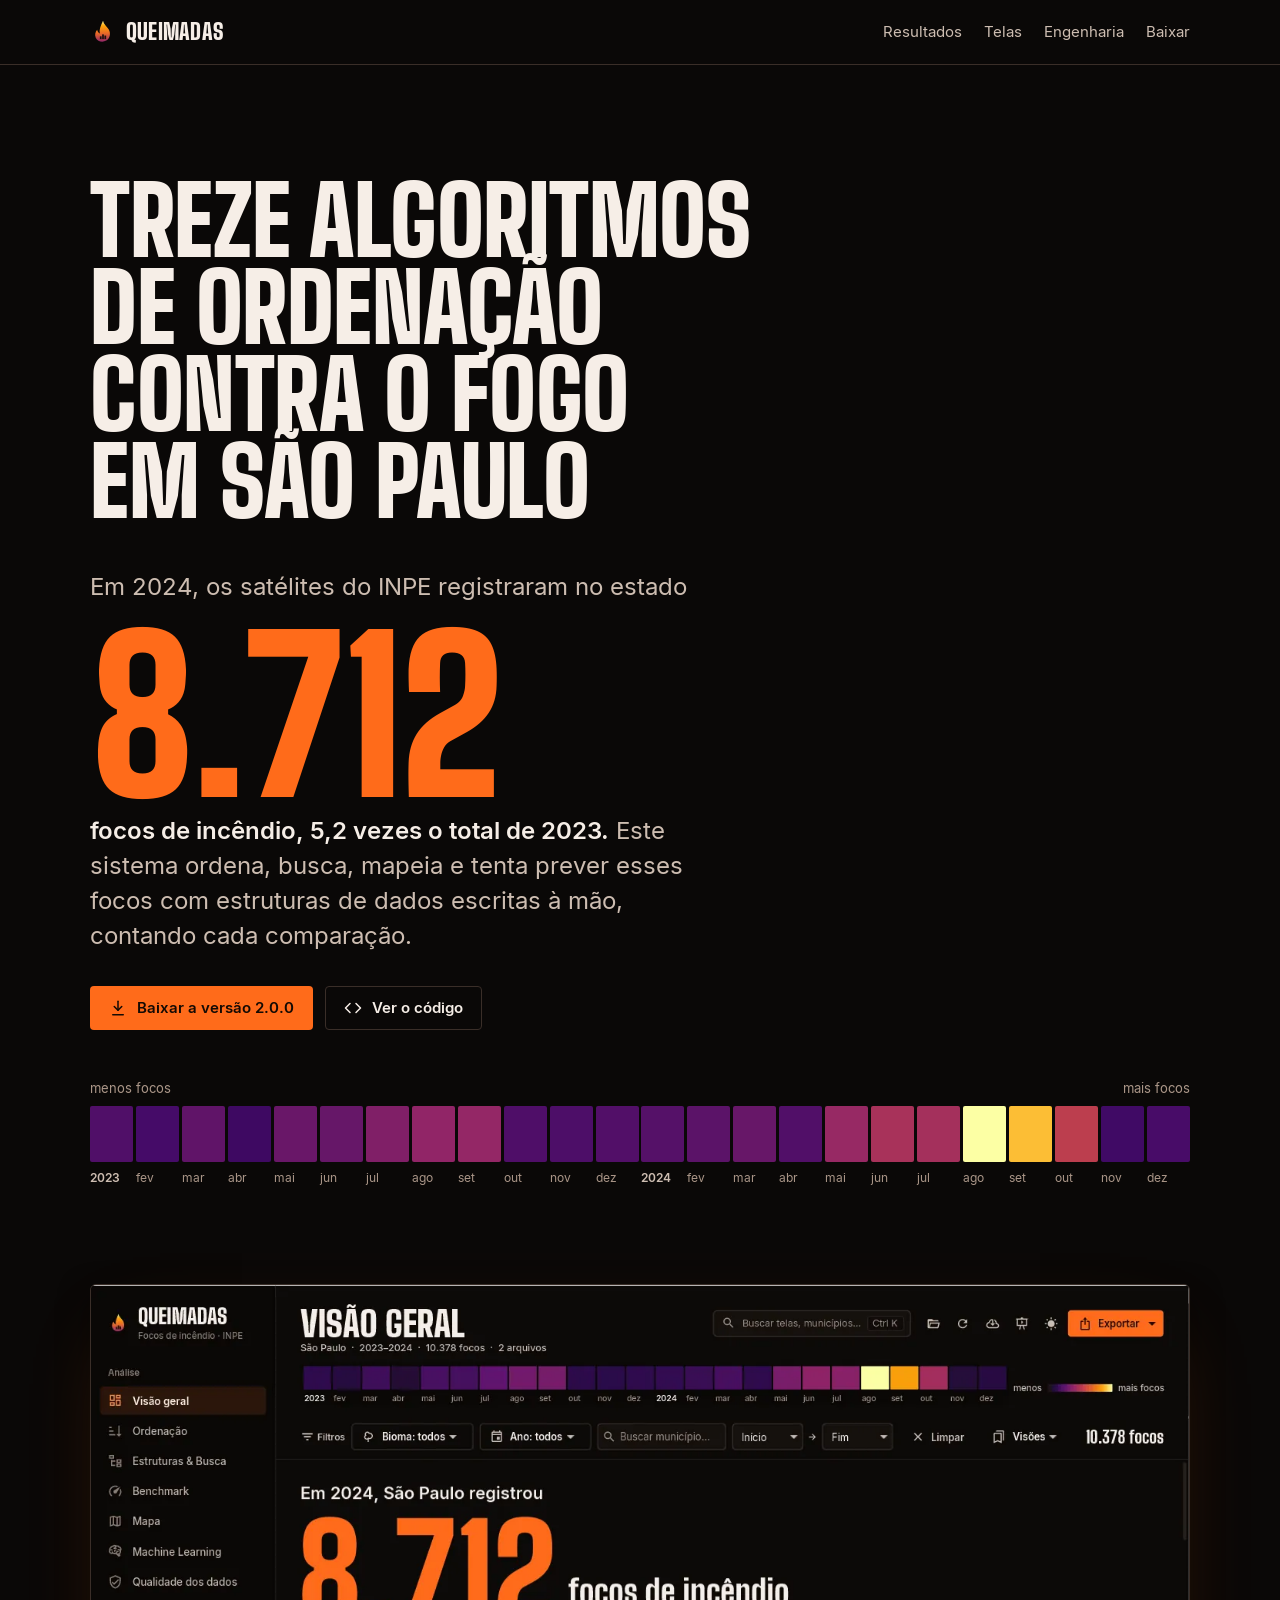
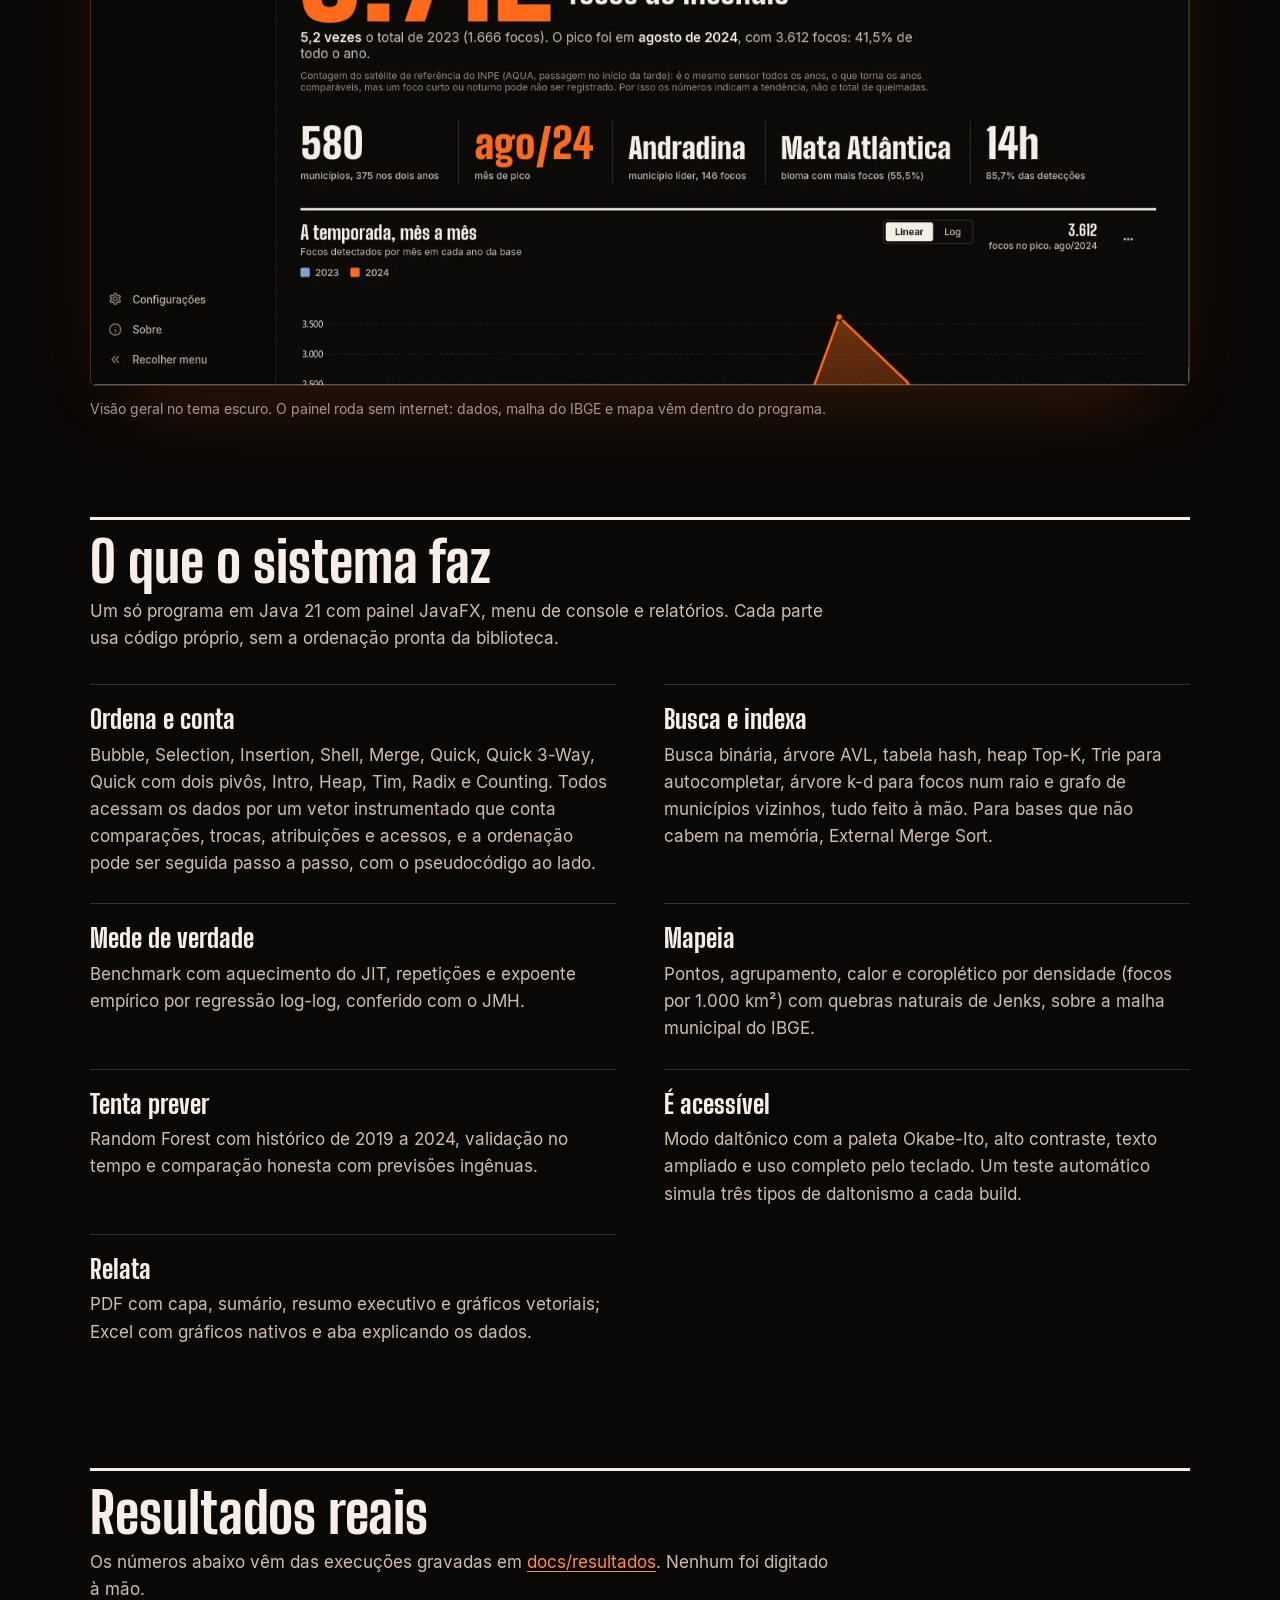
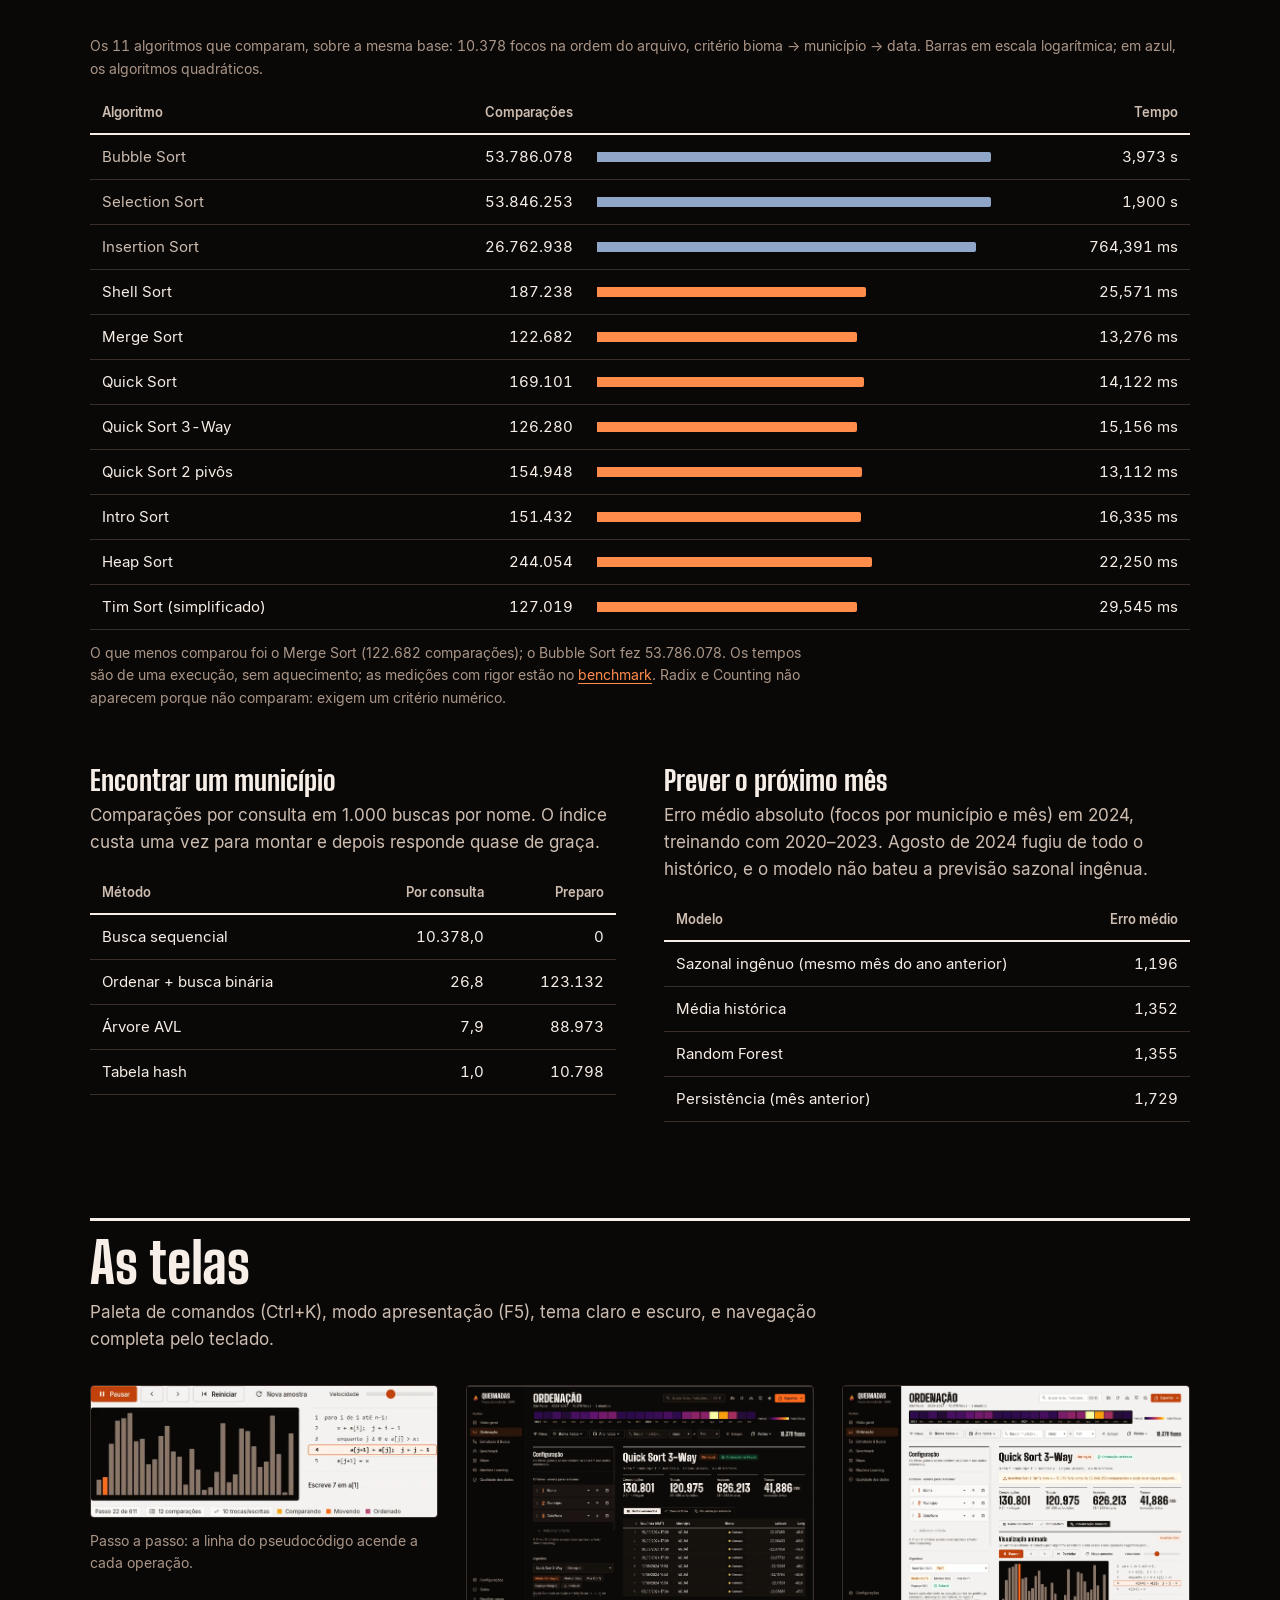
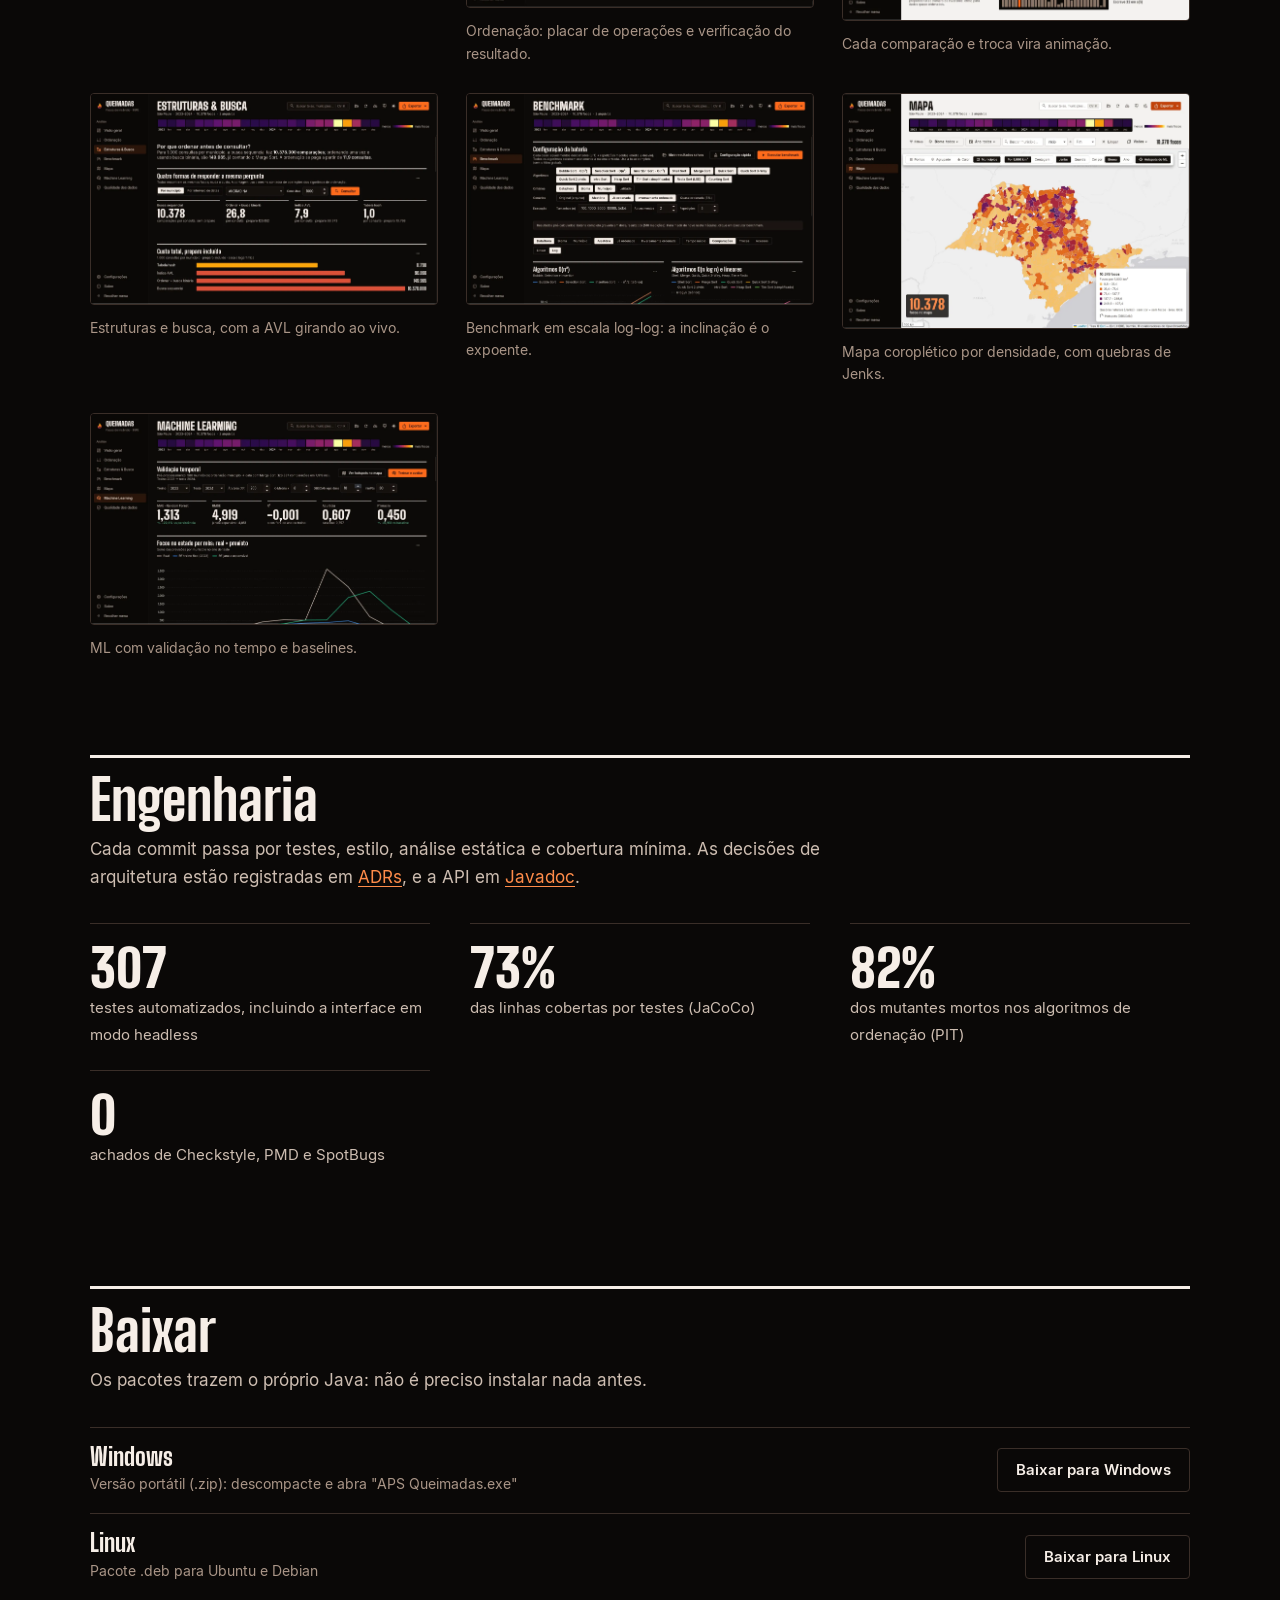
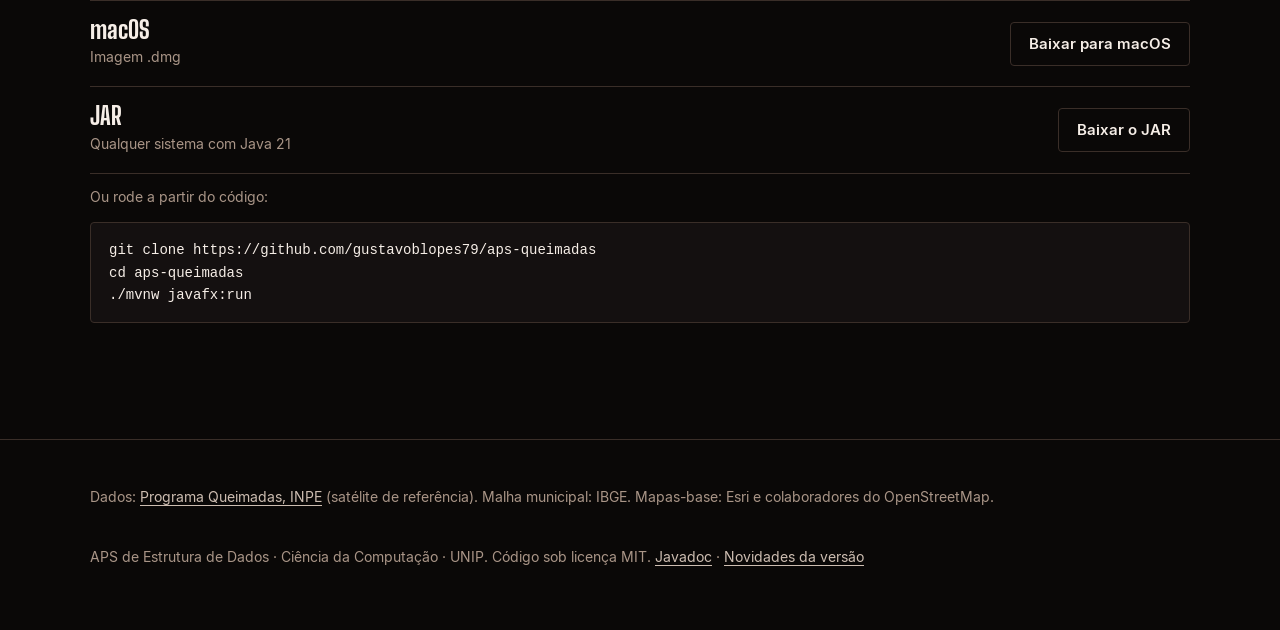
==== site/index.html @ fb270744 "Fase 8: site do projeto (GitHub Pages) com Javadoc publicado, fontes locais e imagens WebP; Lighthou" ====
<!doctype html>
<html lang="pt-BR">
<head>
<meta charset="utf-8">
<meta name="viewport" content="width=device-width, initial-scale=1">
<title>APS Queimadas · algoritmos de ordenação sobre os focos do INPE</title>
<meta name="description" content="Treze algoritmos de ordenação feitos à mão, estruturas de dados e Machine Learning aplicados aos 10.378 focos de incêndio detectados pelo INPE em São Paulo (2023–2024). Projeto da APS de Estrutura de Dados da UNIP.">
<meta name="theme-color" content="#0A0807">
<meta property="og:title" content="APS Queimadas">
<meta property="og:description" content="Algoritmos de ordenação, estruturas de dados e ML sobre os focos de incêndio do INPE em São Paulo.">
<meta property="og:type" content="website">
<meta property="og:image" content="img/visao-geral.webp">
<link rel="icon" href="favicon.svg" type="image/svg+xml">
<link rel="preload" href="fonts/BigShouldersDisplay-Black.woff2" as="font" type="font/woff2" crossorigin>
<link rel="preload" href="fonts/Inter-Regular.woff2" as="font" type="font/woff2" crossorigin>
<style>
@font-face{font-family:"Big Shoulders";src:url(fonts/BigShouldersDisplay-Black.woff2) format("woff2");font-weight:900;font-display:swap}
@font-face{font-family:"Big Shoulders";src:url(fonts/BigShouldersDisplay-ExtraBold.woff2) format("woff2");font-weight:800;font-display:swap}
@font-face{font-family:"Inter";src:url(fonts/Inter-Regular.woff2) format("woff2");font-weight:400;font-display:swap}
@font-face{font-family:"Inter";src:url(fonts/Inter-SemiBold.woff2) format("woff2");font-weight:600;font-display:swap}
:root{
  --carvao:#0A0807;--tinta:#141010;--superficie:#1A1411;--fio:#3A2E28;--fio-forte:#F6EEE7;
  --texto:#F6EEE7;--texto-2:#CDBDB1;--texto-3:#A99587;
  --fogo:#FF6B1A;--brasa:#FF8C4A;--ambar:#FCA50A;--frio:#8FA6C8;
  --display:"Big Shoulders",Impact,sans-serif;--corpo:"Inter",system-ui,-apple-system,"Segoe UI",Roboto,sans-serif;
  --largura:1180px;--gutter:clamp(16px,4vw,40px);
}
*{box-sizing:border-box}
html{scroll-behavior:smooth;-webkit-text-size-adjust:100%}
body{margin:0;background:var(--carvao);color:var(--texto);font:400 17px/1.6 var(--corpo);font-variant-numeric:lining-nums;overflow-x:hidden}
::selection{background:var(--fogo);color:#0A0807}
:focus-visible{outline:2px solid var(--ambar);outline-offset:3px;border-radius:2px}
a{color:var(--brasa);text-underline-offset:3px;text-decoration-thickness:1px}
a:hover{color:var(--ambar)}
img{max-width:100%;height:auto;display:block}
.pular{position:absolute;left:-999px;top:8px;background:var(--fogo);color:#0A0807;padding:8px 14px;font-weight:600;z-index:10}
.pular:focus{left:8px}
.moldura{max-width:var(--largura);margin:0 auto;padding:0 var(--gutter)}
.sr{position:absolute;width:1px;height:1px;overflow:hidden;clip:rect(0 0 0 0);white-space:nowrap}

header.topo{border-bottom:1px solid var(--fio)}
.topo .moldura{display:flex;align-items:center;gap:20px;min-height:64px}
.marca{display:flex;align-items:center;gap:10px;color:var(--texto);text-decoration:none;font:900 22px/1 var(--display);letter-spacing:.01em;text-transform:uppercase}
.marca svg{width:26px;height:26px;flex:none}
nav.menu{margin-left:auto;display:flex;gap:22px;font-size:15px}
nav.menu a{color:var(--texto-2);text-decoration:none}
nav.menu a:hover{color:var(--texto)}
.botao{display:inline-flex;align-items:center;gap:10px;min-height:44px;padding:10px 18px;border-radius:4px;font:600 15px/1.2 var(--corpo);text-decoration:none;border:1px solid transparent;transition:background .2s,color .2s,border-color .2s}
.botao.primario{background:var(--fogo);color:#140A04}
.botao.primario:hover{background:var(--ambar);color:#140A04}
.botao.secundario{border-color:var(--fio);color:var(--texto)}
.botao.secundario:hover{border-color:var(--texto-2);color:var(--texto)}
.botao svg{width:18px;height:18px}

.abertura{padding:clamp(48px,9vw,112px) 0 40px}
.abertura h1{font:900 clamp(44px,7.4vw,96px)/.92 var(--display);letter-spacing:-.005em;text-transform:uppercase;margin:0;max-width:15ch;text-wrap:balance}
.manchete{margin:clamp(28px,4vw,44px) 0 0;max-width:40ch;font-size:clamp(19px,2.1vw,24px);line-height:1.45;color:var(--texto-2)}
.manchete strong{color:var(--texto);font-weight:600}
.numero{display:block;font:900 clamp(96px,17vw,210px)/.82 var(--display);color:var(--fogo);letter-spacing:-.01em;margin:.12em 0 .06em;font-variant-numeric:tabular-nums}
.acoes{display:flex;flex-wrap:wrap;gap:12px;margin-top:32px}

.faixa{margin-top:48px}
.faixa-celulas{display:grid;grid-template-columns:repeat(24,1fr);gap:3px;height:56px}
.faixa-celulas span{border-radius:2px;transform-origin:bottom}
.faixa-rotulos{display:grid;grid-template-columns:repeat(24,1fr);gap:3px;margin-top:6px;font-size:12px;color:var(--texto-3)}
.faixa-rotulos b{color:var(--texto-2);font-weight:600}
.faixa-legenda{display:flex;justify-content:space-between;font-size:13px;color:var(--texto-3);margin-bottom:8px}
@media (prefers-reduced-motion:no-preference){
  .faixa-celulas span{animation:subir .5s cubic-bezier(.16,1,.3,1) both;animation-delay:calc(var(--i) * 28ms + 150ms)}
  @keyframes subir{from{transform:scaleY(.15);opacity:0}to{transform:none;opacity:1}}
}

.vitrine{margin:56px 0 0}
.vitrine img{border:1px solid var(--fio);border-radius:6px;box-shadow:0 30px 80px -30px rgba(255,107,26,.25),0 12px 30px rgba(0,0,0,.5)}
figcaption{font-size:14px;color:var(--texto-3);margin-top:12px}

section.secao{padding:clamp(56px,8vw,96px) 0 0}
.secao-cabeca{border-top:3px solid var(--fio-forte);padding-top:14px;display:grid;grid-template-columns:minmax(0,1fr);gap:8px;margin-bottom:32px}
.secao-cabeca h2{font:800 clamp(34px,4.6vw,56px)/1 var(--display);margin:0;text-transform:none;letter-spacing:0;text-wrap:balance}
.secao-cabeca p{margin:0;color:var(--texto-2);max-width:68ch}

.capacidades{display:grid;grid-template-columns:repeat(auto-fit,minmax(min(100%,340px),1fr));column-gap:48px}
.capacidade{border-top:1px solid var(--fio);padding:20px 0 26px}
.capacidade h3{font:800 26px/1.1 var(--display);margin:0 0 8px}
.capacidade p{margin:0;color:var(--texto-2);max-width:60ch}

.tabela-rol{overflow-x:auto;-webkit-overflow-scrolling:touch}
table{border-collapse:collapse;width:100%;font-size:15px;font-variant-numeric:tabular-nums}
caption{text-align:left;color:var(--texto-3);font-size:14px;padding-bottom:12px;caption-side:top}
th,td{padding:10px 12px;border-bottom:1px solid var(--fio);text-align:left;vertical-align:middle}
thead th{border-bottom:2px solid var(--texto);font-weight:600;font-size:13px;color:var(--texto-2);white-space:nowrap}
td.num,th.num{text-align:right;white-space:nowrap}
td.barra{width:38%;min-width:140px}
.barra i{display:block;height:10px;border-radius:0 2px 2px 0;background:var(--brasa)}
tr.quad .barra i{background:var(--frio)}
tr.quad td:first-child{color:var(--texto-2)}
.nota{font-size:14px;color:var(--texto-3);margin-top:12px;max-width:80ch}

.dupla{display:grid;grid-template-columns:repeat(auto-fit,minmax(min(100%,420px),1fr));gap:48px;margin-top:56px}
.dupla h3{font:800 28px/1.1 var(--display);margin:0 0 6px}
.dupla > div > p{color:var(--texto-2);margin:0 0 16px}

.galeria{display:grid;grid-template-columns:repeat(auto-fit,minmax(min(100%,340px),1fr));gap:28px}
.galeria figure{margin:0}
.galeria img{border:1px solid var(--fio);border-radius:4px}

.engenharia{display:grid;grid-template-columns:repeat(auto-fit,minmax(min(100%,250px),1fr));column-gap:40px}
.medida{border-top:1px solid var(--fio);padding:18px 0 22px}
.medida strong{display:block;font:900 52px/1 var(--display);color:var(--texto);font-variant-numeric:tabular-nums}
.medida span{color:var(--texto-2);font-size:15px}

.downloads{list-style:none;padding:0;margin:0}
.downloads li{display:grid;grid-template-columns:minmax(0,1fr) auto;gap:16px;align-items:center;border-top:1px solid var(--fio);padding:16px 0}
.downloads li:last-child{border-bottom:1px solid var(--fio)}
.downloads b{font:800 24px/1.1 var(--display);display:block}
.downloads small{color:var(--texto-3);font-size:14px}
pre{background:var(--tinta);border:1px solid var(--fio);border-radius:4px;padding:16px 18px;overflow-x:auto;font:14px/1.6 ui-monospace,SFMono-Regular,Consolas,monospace;color:var(--texto)}

footer.rodape{margin-top:clamp(64px,9vw,120px);border-top:1px solid var(--fio);padding:32px 0 48px;color:var(--texto-3);font-size:14px}
.rodape .moldura{display:grid;gap:10px}
.rodape a{color:var(--texto-2)}

@media (max-width:760px){
  nav.menu{display:none}
  .faixa-rotulos span{font-size:0}
  .faixa-rotulos span b{font-size:12px}
  .downloads li{grid-template-columns:1fr}
  td.barra,thead th:nth-child(3){display:none}
  th,td{padding:9px 8px}
}
</style>
</head>
<body>
<a class="pular" href="#conteudo">Pular para o conteúdo</a>
<header class="topo">
  <div class="moldura">
    <a class="marca" href="./" aria-label="APS Queimadas, início">
      <svg viewBox="0 0 24 24" aria-hidden="true"><defs><linearGradient id="chama" x1="0" y1="1" x2="0" y2="0"><stop offset="0" stop-color="#932667"/><stop offset=".4" stop-color="#EB6A26"/><stop offset=".75" stop-color="#FCA50A"/><stop offset="1" stop-color="#FCFFA4"/></linearGradient></defs><path fill="url(#chama)" d="M12 1.5C12.6 4.8 15.5 6.6 17.2 9.4C19.4 13 18.6 17.8 15 19.9C11.6 21.9 6.9 20.8 5.3 17.2C4.2 14.7 4.9 11.9 6.6 9.9C6.9 11.6 7.8 12.8 9.2 13.3C8.2 9.7 10.2 5.6 12 1.5Z"/><g fill="#0A0807" fill-opacity=".88"><rect x="9.1" y="16" width="1.6" height="2.6"/><rect x="11.2" y="14.2" width="1.6" height="4.4"/><rect x="13.3" y="15.3" width="1.6" height="3.3"/></g></svg>
      Queimadas
    </a>
    <nav class="menu" aria-label="Seções">
      <a href="#resultados">Resultados</a>
      <a href="#telas">Telas</a>
      <a href="#engenharia">Engenharia</a>
      <a href="#baixar">Baixar</a>
    </nav>
  </div>
</header>

<main id="conteudo">
  <div class="moldura">
    <section class="abertura" aria-labelledby="titulo">
      <h1 id="titulo">Treze algoritmos de ordenação contra o fogo em São Paulo</h1>
      <p class="manchete">
        Em 2024, os satélites do INPE registraram no estado
        <span class="numero">8.712</span>
        <strong>focos de incêndio, 5,2 vezes o total de 2023.</strong>
        Este sistema ordena, busca, mapeia e tenta prever esses focos com estruturas de dados escritas à mão, contando cada comparação.
      </p>
      <div class="acoes">
        <a class="botao primario" href="https://github.com/gustavoblopes79/aps-queimadas/releases/latest">
          <svg viewBox="0 0 24 24" fill="none" stroke="currentColor" stroke-width="2" stroke-linecap="round" stroke-linejoin="round" aria-hidden="true"><path d="M12 3v12"/><path d="m7 10 5 5 5-5"/><path d="M5 21h14"/></svg>
          Baixar a versão 2.0.0
        </a>
        <a class="botao secundario" href="https://github.com/gustavoblopes79/aps-queimadas">
          <svg viewBox="0 0 24 24" fill="none" stroke="currentColor" stroke-width="2" stroke-linecap="round" stroke-linejoin="round" aria-hidden="true"><path d="m8 6-6 6 6 6"/><path d="m16 6 6 6-6 6"/></svg>
          Ver o código
        </a>
      </div>

      <div class="faixa" role="img" aria-label="Focos por mês de janeiro de 2023 a dezembro de 2024. O pico foi agosto de 2024, com 3.612 focos, seguido de setembro de 2024, com 2.522.">
        <div class="faixa-legenda" aria-hidden="true"><span>menos focos</span><span>mais focos</span></div>
        <div class="faixa-celulas" id="faixa" aria-hidden="true"></div>
        <div class="faixa-rotulos" id="rotulos" aria-hidden="true"></div>
      </div>
    </section>

    <figure class="vitrine">
      <img src="img/visao-geral.webp" srcset="img/visao-geral-800.webp 800w, img/visao-geral.webp 1426w" sizes="(max-width: 1180px) 100vw, 1100px" width="1426" height="910" alt="Tela Visão geral do painel: manchete com 8.712 focos em 2024, faixa térmica dos 24 meses e gráfico da temporada mês a mês." fetchpriority="high">
      <figcaption>Visão geral no tema escuro. O painel roda sem internet: dados, malha do IBGE e mapa vêm dentro do programa.</figcaption>
    </figure>

    <section class="secao" aria-labelledby="h-faz">
      <div class="secao-cabeca">
        <h2 id="h-faz">O que o sistema faz</h2>
        <p>Um só programa em Java 21 com painel JavaFX, menu de console e relatórios. Cada parte usa código próprio, sem a ordenação pronta da biblioteca.</p>
      </div>
      <div class="capacidades">
        <article class="capacidade"><h3>Ordena e conta</h3><p>Bubble, Selection, Insertion, Shell, Merge, Quick, Quick 3-Way, Quick com dois pivôs, Intro, Heap, Tim, Radix e Counting. Todos acessam os dados por um vetor instrumentado que conta comparações, trocas, atribuições e acessos, e a ordenação pode ser seguida passo a passo, com o pseudocódigo ao lado.</p></article>
        <article class="capacidade"><h3>Busca e indexa</h3><p>Busca binária, árvore AVL, tabela hash, heap Top-K, Trie para autocompletar, árvore k-d para focos num raio e grafo de municípios vizinhos, tudo feito à mão. Para bases que não cabem na memória, External Merge Sort.</p></article>
        <article class="capacidade"><h3>Mede de verdade</h3><p>Benchmark com aquecimento do JIT, repetições e expoente empírico por regressão log-log, conferido com o JMH.</p></article>
        <article class="capacidade"><h3>Mapeia</h3><p>Pontos, agrupamento, calor e coroplético por densidade (focos por 1.000 km²) com quebras naturais de Jenks, sobre a malha municipal do IBGE.</p></article>
        <article class="capacidade"><h3>Tenta prever</h3><p>Random Forest com histórico de 2019 a 2024, validação no tempo e comparação honesta com previsões ingênuas.</p></article>
        <article class="capacidade"><h3>É acessível</h3><p>Modo daltônico com a paleta Okabe-Ito, alto contraste, texto ampliado e uso completo pelo teclado. Um teste automático simula três tipos de daltonismo a cada build.</p></article>
        <article class="capacidade"><h3>Relata</h3><p>PDF com capa, sumário, resumo executivo e gráficos vetoriais; Excel com gráficos nativos e aba explicando os dados.</p></article>
      </div>
    </section>

    <section class="secao" id="resultados" aria-labelledby="h-resultados">
      <div class="secao-cabeca">
        <h2 id="h-resultados">Resultados reais</h2>
        <p>Os números abaixo vêm das execuções gravadas em <a href="https://github.com/gustavoblopes79/aps-queimadas/tree/main/docs/resultados">docs/resultados</a>. Nenhum foi digitado à mão.</p>
      </div>
      <div class="tabela-rol">
        <table>
          <caption>Os 11 algoritmos que comparam, sobre a mesma base: 10.378 focos na ordem do arquivo, critério bioma → município → data. Barras em escala logarítmica; em azul, os algoritmos quadráticos.</caption>
          <thead><tr><th scope="col">Algoritmo</th><th scope="col" class="num">Comparações</th><th scope="col"><span class="sr">Comparações em escala log</span></th><th scope="col" class="num">Tempo</th></tr></thead>
          <tbody id="tabela-algoritmos">
<tr class="quad"><td>Bubble Sort</td><td class="num">53.786.078</td><td class="barra"><i style="width:100.0%"></i></td><td class="num">3,973&nbsp;s</td></tr>
<tr class="quad"><td>Selection Sort</td><td class="num">53.846.253</td><td class="barra"><i style="width:100.0%"></i></td><td class="num">1,900&nbsp;s</td></tr>
<tr class="quad"><td>Insertion Sort</td><td class="num">26.762.938</td><td class="barra"><i style="width:96.1%"></i></td><td class="num">764,391&nbsp;ms</td></tr>
<tr><td>Shell Sort</td><td class="num">187.238</td><td class="barra"><i style="width:68.2%"></i></td><td class="num">25,571&nbsp;ms</td></tr>
<tr><td>Merge Sort</td><td class="num">122.682</td><td class="barra"><i style="width:65.8%"></i></td><td class="num">13,276&nbsp;ms</td></tr>
<tr><td>Quick Sort</td><td class="num">169.101</td><td class="barra"><i style="width:67.6%"></i></td><td class="num">14,122&nbsp;ms</td></tr>
<tr><td>Quick Sort 3-Way</td><td class="num">126.280</td><td class="barra"><i style="width:66.0%"></i></td><td class="num">15,156&nbsp;ms</td></tr>
<tr><td>Quick Sort 2 pivôs</td><td class="num">154.948</td><td class="barra"><i style="width:67.1%"></i></td><td class="num">13,112&nbsp;ms</td></tr>
<tr><td>Intro Sort</td><td class="num">151.432</td><td class="barra"><i style="width:67.0%"></i></td><td class="num">16,335&nbsp;ms</td></tr>
<tr><td>Heap Sort</td><td class="num">244.054</td><td class="barra"><i style="width:69.7%"></i></td><td class="num">22,250&nbsp;ms</td></tr>
<tr><td>Tim Sort (simplificado)</td><td class="num">127.019</td><td class="barra"><i style="width:66.0%"></i></td><td class="num">29,545&nbsp;ms</td></tr>
</tbody>
        </table>
      </div>
      <p class="nota" id="nota-algoritmos">O que menos comparou foi o Merge Sort (122.682 comparações); o Bubble Sort fez 53.786.078. Os tempos são de uma execução, sem aquecimento; as medições com rigor estão no <a href="https://github.com/gustavoblopes79/aps-queimadas/blob/main/docs/BENCHMARK.md">benchmark</a>. Radix e Counting não aparecem porque não comparam: exigem um critério numérico.</p>

      <div class="dupla">
        <div>
          <h3>Encontrar um município</h3>
          <p>Comparações por consulta em 1.000 buscas por nome. O índice custa uma vez para montar e depois responde quase de graça.</p>
          <div class="tabela-rol">
            <table>
              <thead><tr><th scope="col">Método</th><th scope="col" class="num">Por consulta</th><th scope="col" class="num">Preparo</th></tr></thead>
              <tbody>
                <tr><td>Busca sequencial</td><td class="num">10.378,0</td><td class="num">0</td></tr>
                <tr><td>Ordenar + busca binária</td><td class="num">26,8</td><td class="num">123.132</td></tr>
                <tr><td>Árvore AVL</td><td class="num">7,9</td><td class="num">88.973</td></tr>
                <tr><td>Tabela hash</td><td class="num">1,0</td><td class="num">10.798</td></tr>
              </tbody>
            </table>
          </div>
        </div>
        <div>
          <h3>Prever o próximo mês</h3>
          <p>Erro médio absoluto (focos por município e mês) em 2024, treinando com 2020–2023. Agosto de 2024 fugiu de todo o histórico, e o modelo não bateu a previsão sazonal ingênua.</p>
          <div class="tabela-rol">
            <table>
              <thead><tr><th scope="col">Modelo</th><th scope="col" class="num">Erro médio</th></tr></thead>
              <tbody>
                <tr><td>Sazonal ingênuo (mesmo mês do ano anterior)</td><td class="num">1,196</td></tr>
                <tr><td>Média histórica</td><td class="num">1,352</td></tr>
                <tr><td>Random Forest</td><td class="num">1,355</td></tr>
                <tr><td>Persistência (mês anterior)</td><td class="num">1,729</td></tr>
              </tbody>
            </table>
          </div>
        </div>
      </div>
    </section>

    <section class="secao" id="telas" aria-labelledby="h-telas">
      <div class="secao-cabeca">
        <h2 id="h-telas">As telas</h2>
        <p>Paleta de comandos (Ctrl+K), modo apresentação (F5), tema claro e escuro, e navegação completa pelo teclado.</p>
      </div>
      <div class="galeria">
        <figure><img src="img/demo.webp" width="760" height="287" loading="lazy" decoding="async" alt="Animação do Insertion Sort: as barras se movem e a linha do pseudocódigo correspondente a cada comparação e escrita fica destacada."><figcaption>Passo a passo: a linha do pseudocódigo acende a cada operação.</figcaption></figure>
        <figure><img src="img/ordenacao.webp" width="1426" height="910" loading="lazy" decoding="async" alt="Tela Ordenação com placar de comparações, trocas e tempo e a tabela de dados ordenados."><figcaption>Ordenação: placar de operações e verificação do resultado.</figcaption></figure>
        <figure><img src="img/visualizacao.webp" width="1426" height="963" loading="lazy" decoding="async" alt="Animação da ordenação em barras sobre fundo térmico."><figcaption>Cada comparação e troca vira animação.</figcaption></figure>
        <figure><img src="img/estruturas.webp" width="1426" height="864" loading="lazy" decoding="async" alt="Tela Estruturas e Busca com a árvore AVL desenhada e a comparação de métodos de busca."><figcaption>Estruturas e busca, com a AVL girando ao vivo.</figcaption></figure>
        <figure><img src="img/benchmark.webp" width="1426" height="864" loading="lazy" decoding="async" alt="Tela Benchmark com curvas de tempo por tamanho de entrada em escala log-log."><figcaption>Benchmark em escala log-log: a inclinação é o expoente.</figcaption></figure>
        <figure><img src="img/mapa-municipios.webp" width="1426" height="963" loading="lazy" decoding="async" alt="Mapa coroplético dos municípios de São Paulo por densidade de focos."><figcaption>Mapa coroplético por densidade, com quebras de Jenks.</figcaption></figure>
        <figure><img src="img/ml.webp" width="1426" height="864" loading="lazy" decoding="async" alt="Tela Machine Learning com validação em janelas, ablação e importância por permutação."><figcaption>ML com validação no tempo e baselines.</figcaption></figure>
      </div>
    </section>

    <section class="secao" id="engenharia" aria-labelledby="h-eng">
      <div class="secao-cabeca">
        <h2 id="h-eng">Engenharia</h2>
        <p>Cada commit passa por testes, estilo, análise estática e cobertura mínima. As decisões de arquitetura estão registradas em <a href="https://github.com/gustavoblopes79/aps-queimadas/tree/main/docs/adr">ADRs</a>, e a API em <a href="javadoc/">Javadoc</a>.</p>
      </div>
      <div class="engenharia">
        <div class="medida"><strong>307</strong><span>testes automatizados, incluindo a interface em modo headless</span></div>
        <div class="medida"><strong>73%</strong><span>das linhas cobertas por testes (JaCoCo)</span></div>
        <div class="medida"><strong>82%</strong><span>dos mutantes mortos nos algoritmos de ordenação (PIT)</span></div>
        <div class="medida"><strong>0</strong><span>achados de Checkstyle, PMD e SpotBugs</span></div>
      </div>
    </section>

    <section class="secao" id="baixar" aria-labelledby="h-baixar">
      <div class="secao-cabeca">
        <h2 id="h-baixar">Baixar</h2>
        <p>Os pacotes trazem o próprio Java: não é preciso instalar nada antes.</p>
      </div>
      <ul class="downloads">
        <li><div><b>Windows</b><small>Versão portátil (.zip): descompacte e abra "APS Queimadas.exe"</small></div><a class="botao secundario" href="https://github.com/gustavoblopes79/aps-queimadas/releases/latest">Baixar para Windows</a></li>
        <li><div><b>Linux</b><small>Pacote .deb para Ubuntu e Debian</small></div><a class="botao secundario" href="https://github.com/gustavoblopes79/aps-queimadas/releases/latest">Baixar para Linux</a></li>
        <li><div><b>macOS</b><small>Imagem .dmg</small></div><a class="botao secundario" href="https://github.com/gustavoblopes79/aps-queimadas/releases/latest">Baixar para macOS</a></li>
        <li><div><b>JAR</b><small>Qualquer sistema com Java 21</small></div><a class="botao secundario" href="https://github.com/gustavoblopes79/aps-queimadas/releases/latest">Baixar o JAR</a></li>
      </ul>
      <p class="nota">Ou rode a partir do código:</p>
      <pre><code>git clone https://github.com/gustavoblopes79/aps-queimadas
cd aps-queimadas
./mvnw javafx:run</code></pre>
    </section>
  </div>
</main>

<footer class="rodape">
  <div class="moldura">
    <p>Dados: <a href="https://terrabrasilis.dpi.inpe.br/queimadas/portal/">Programa Queimadas, INPE</a> (satélite de referência). Malha municipal: IBGE. Mapas-base: Esri e colaboradores do OpenStreetMap.</p>
    <p>APS de Estrutura de Dados · Ciência da Computação · UNIP. Código sob licença MIT. <a href="javadoc/">Javadoc</a> · <a href="https://github.com/gustavoblopes79/aps-queimadas/blob/main/CHANGELOG.md">Novidades da versão</a></p>
  </div>
</footer>

<script>
(function(){
  var focos=[62,36,109,22,145,134,253,352,375,58,54,66,75,93,138,63,398,532,499,3612,2522,714,25,41];
  var meses=["jan","fev","mar","abr","mai","jun","jul","ago","set","out","nov","dez"];
  var escala=[[0,0,4],[66,10,104],[147,38,103],[221,81,58],[252,165,10],[252,255,164]];
  function cor(t){var x=Math.max(0,Math.min(1,t))*(escala.length-1),i=Math.min(escala.length-2,Math.floor(x)),f=x-i,a=escala[i],b=escala[i+1];
    return "rgb("+Math.round(a[0]+f*(b[0]-a[0]))+","+Math.round(a[1]+f*(b[1]-a[1]))+","+Math.round(a[2]+f*(b[2]-a[2]))+")";}
  var max=Math.max.apply(null,focos),faixa=document.getElementById("faixa"),rot=document.getElementById("rotulos");
  focos.forEach(function(v,i){
    var s=document.createElement("span");s.style.background=cor(.12+.88*Math.sqrt(v/max));s.style.setProperty("--i",i);
    s.title=meses[i%12]+"/"+(2023+Math.floor(i/12))+": "+v.toLocaleString("pt-BR")+" focos";faixa.appendChild(s);
    var r=document.createElement("span");r.innerHTML=i%12===0?"<b>"+(2023+i/12)+"</b>":meses[i%12];rot.appendChild(r);
  });
})();
</script>
</body>
</html>
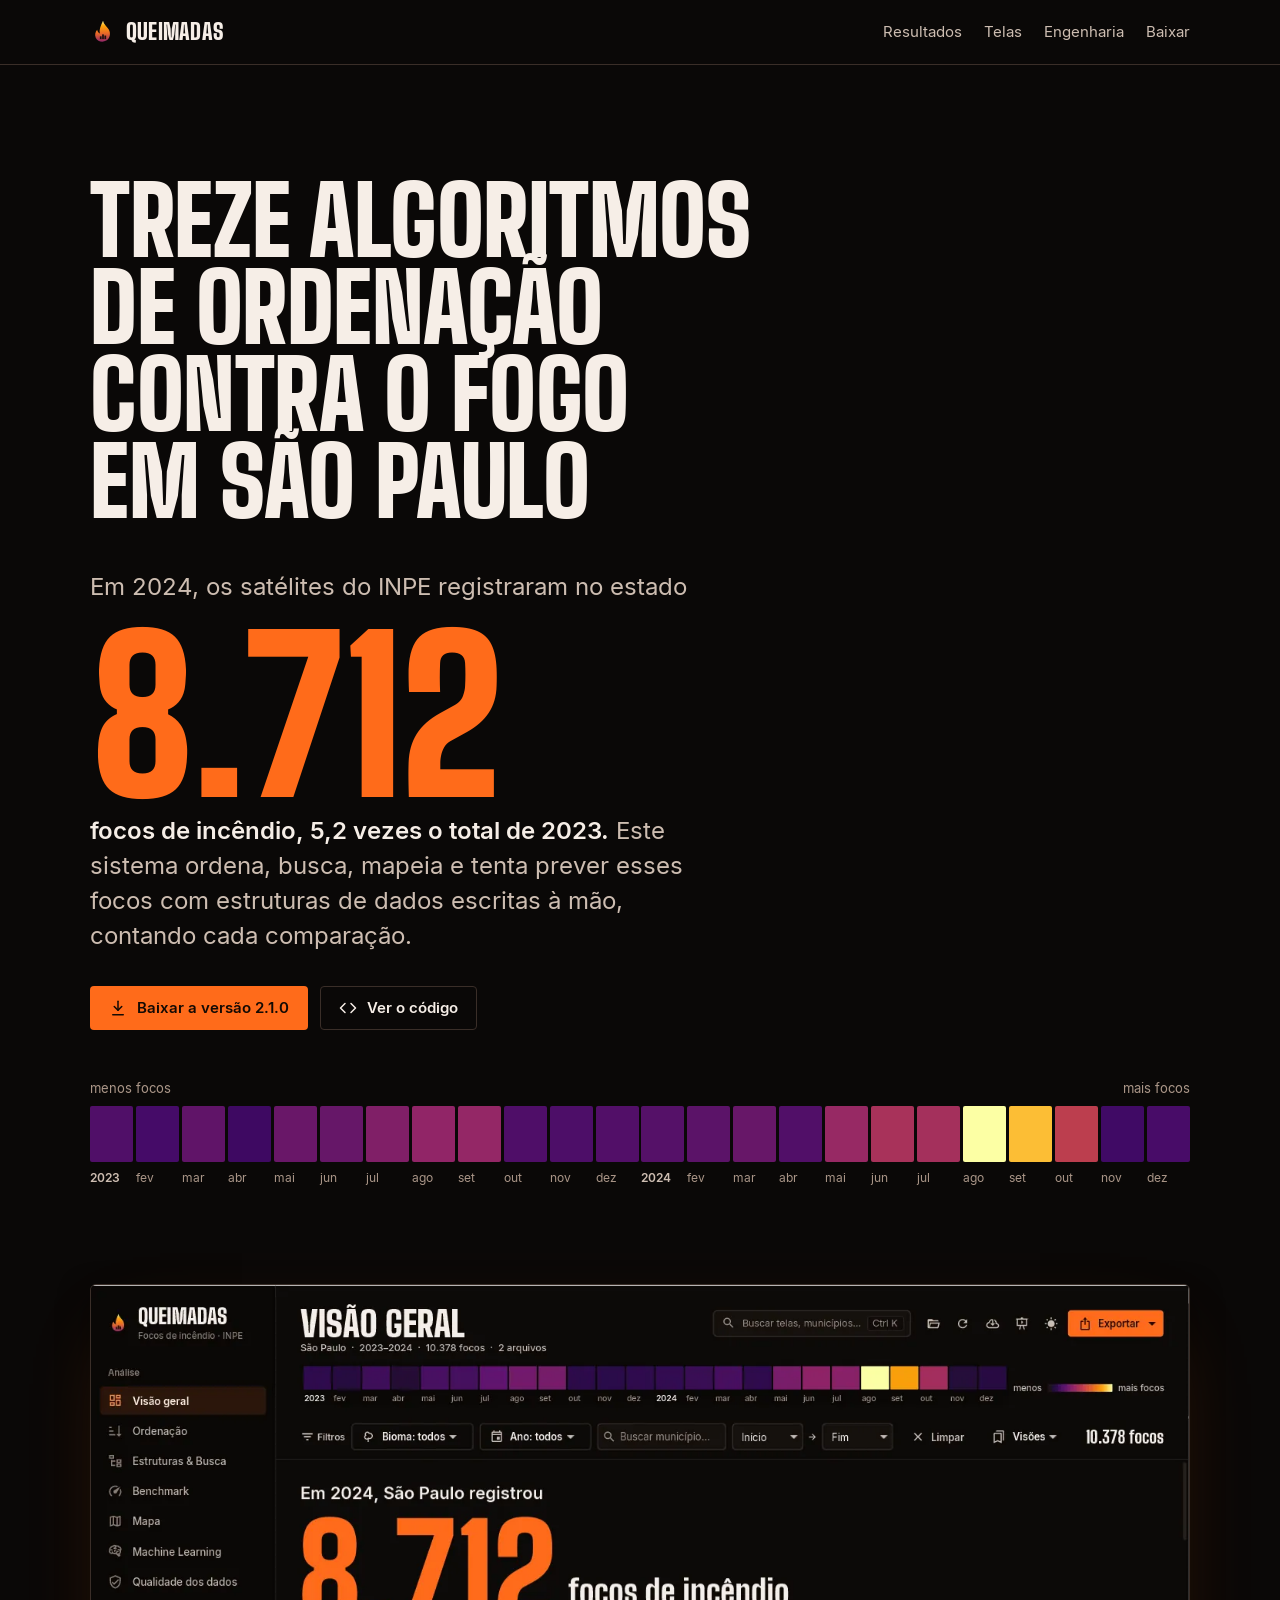
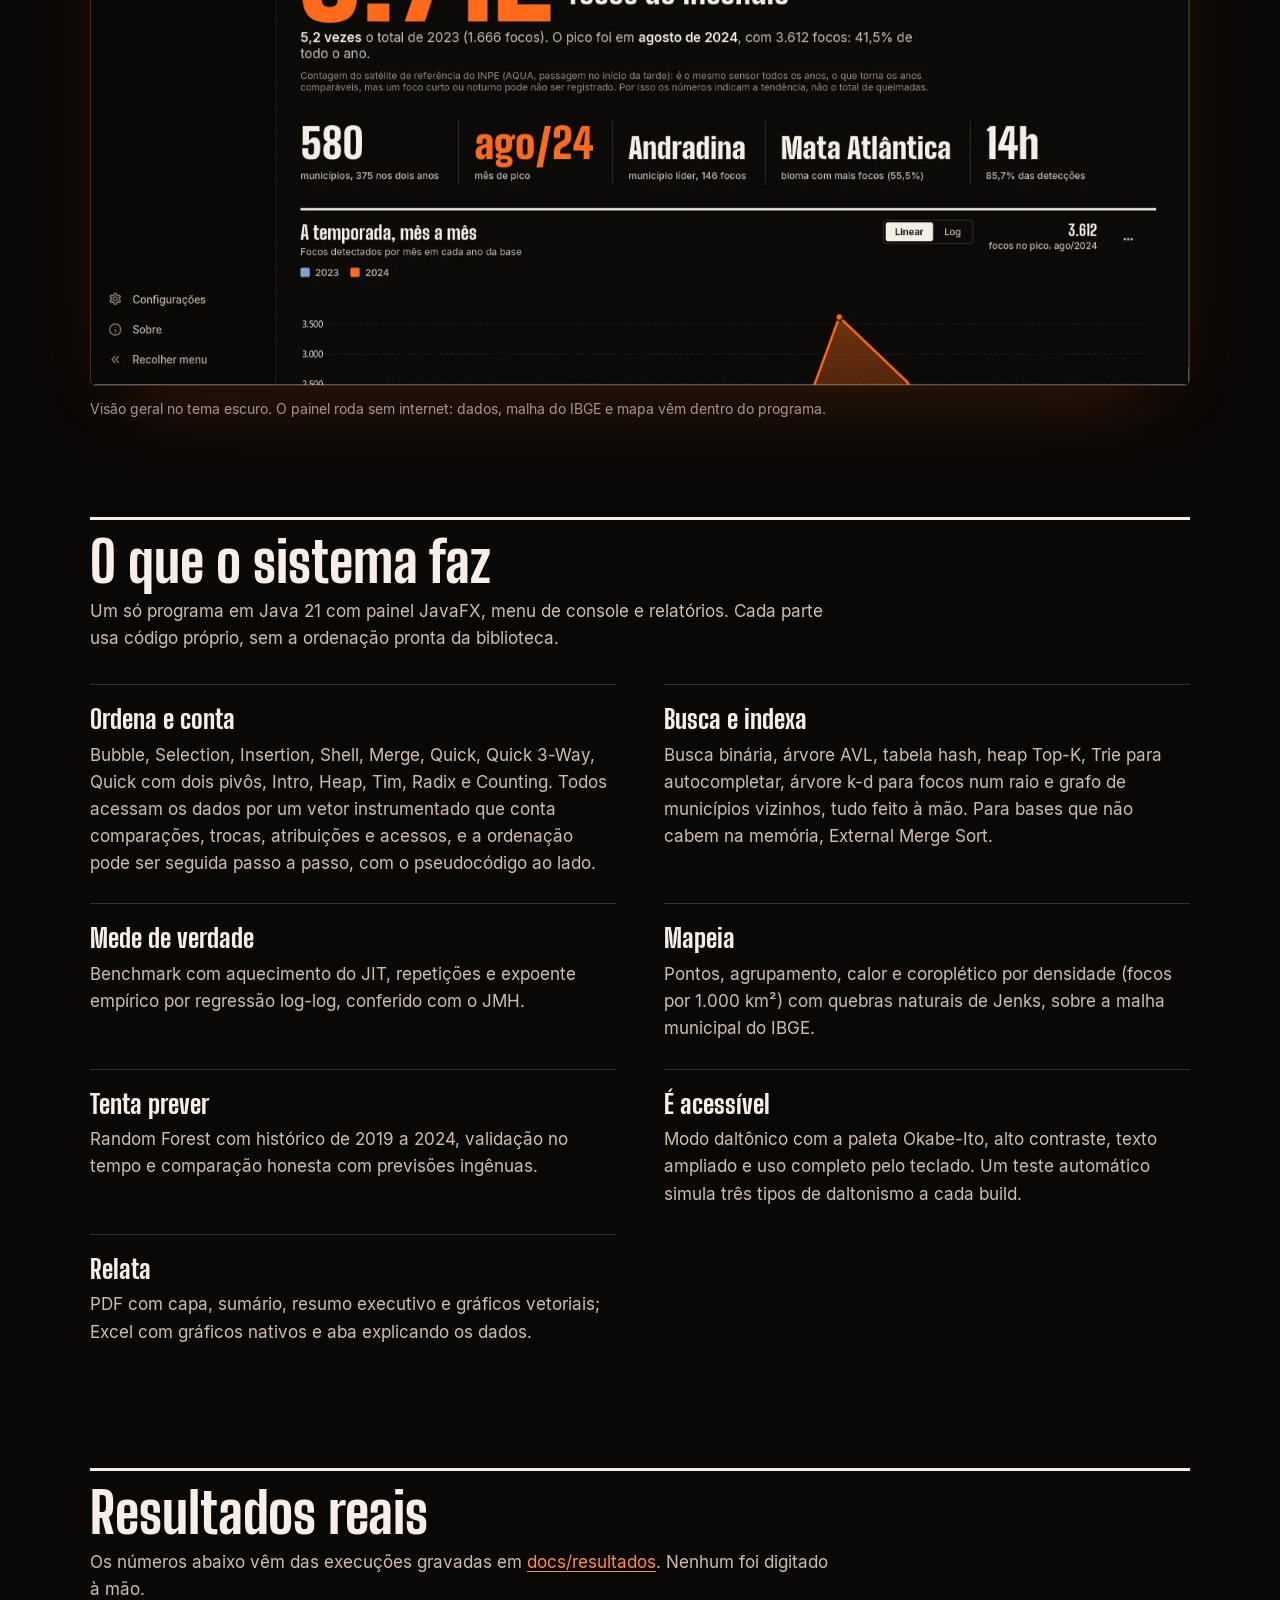
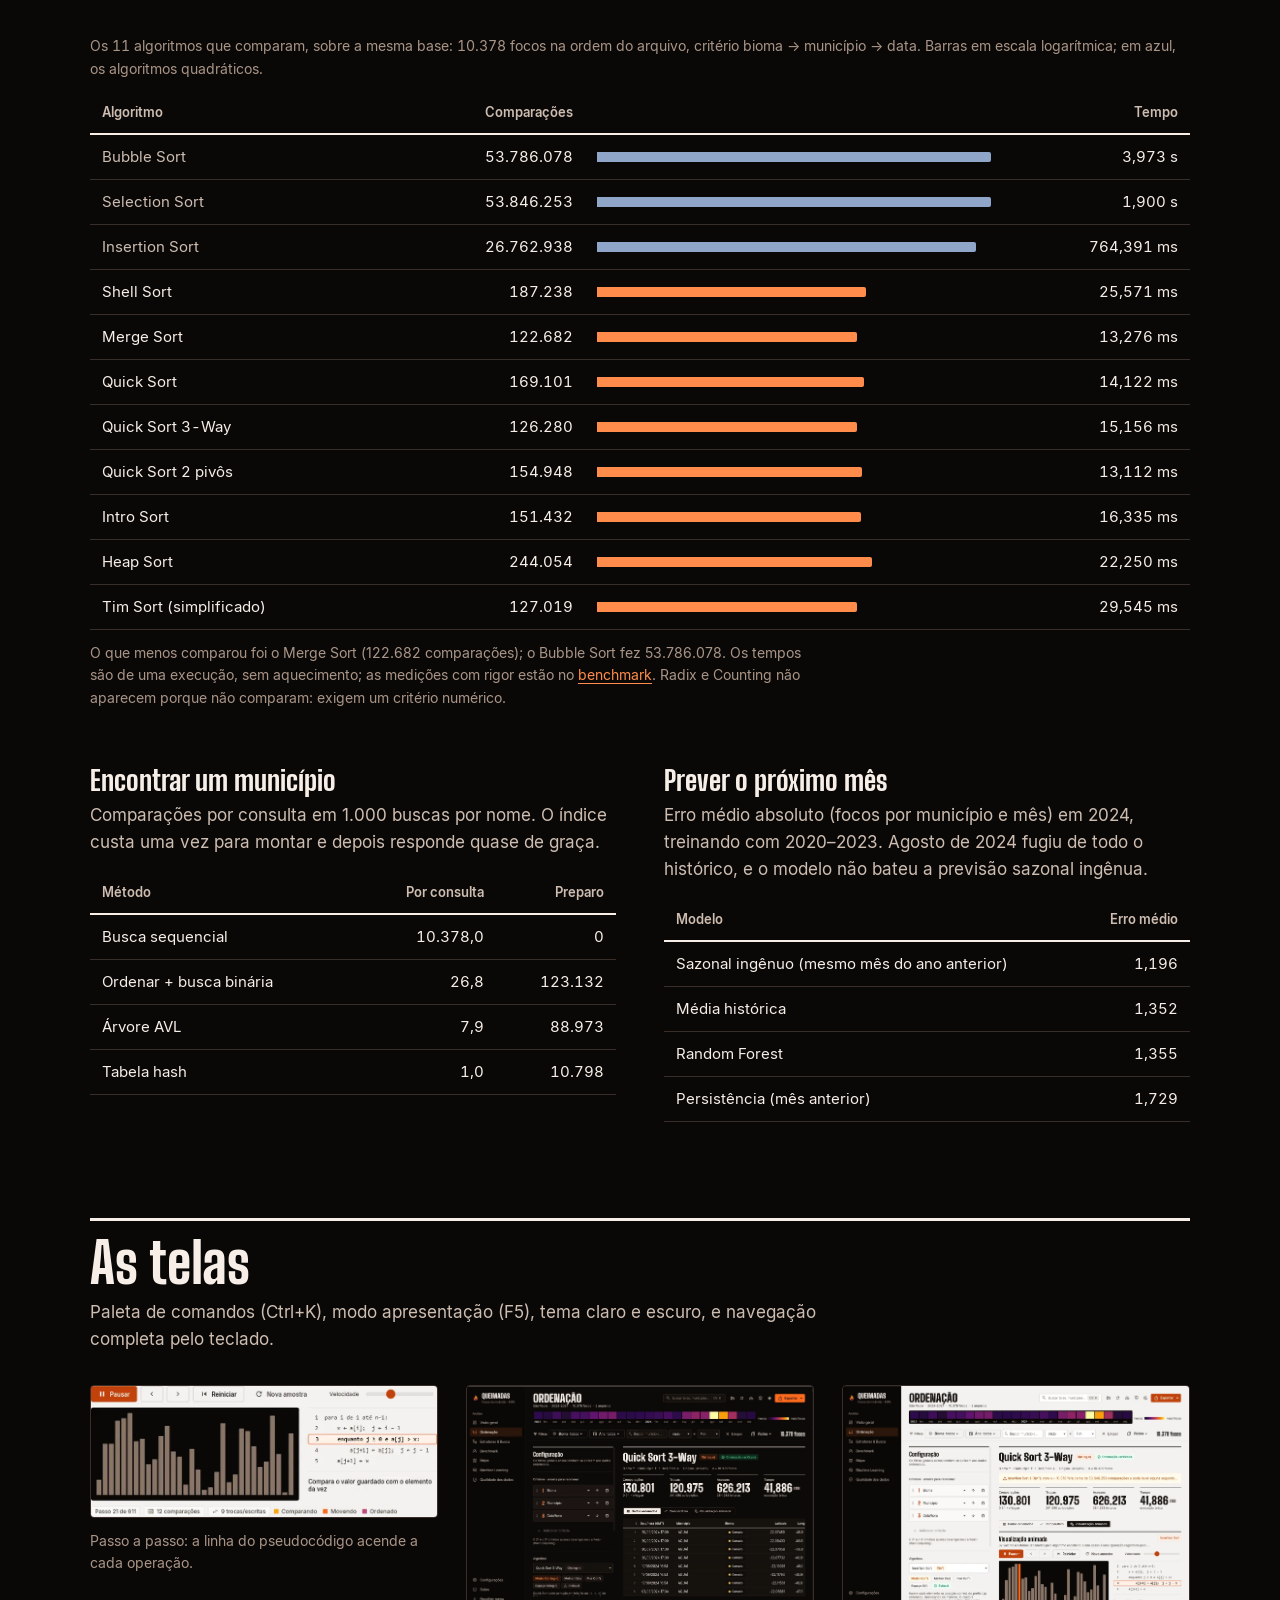
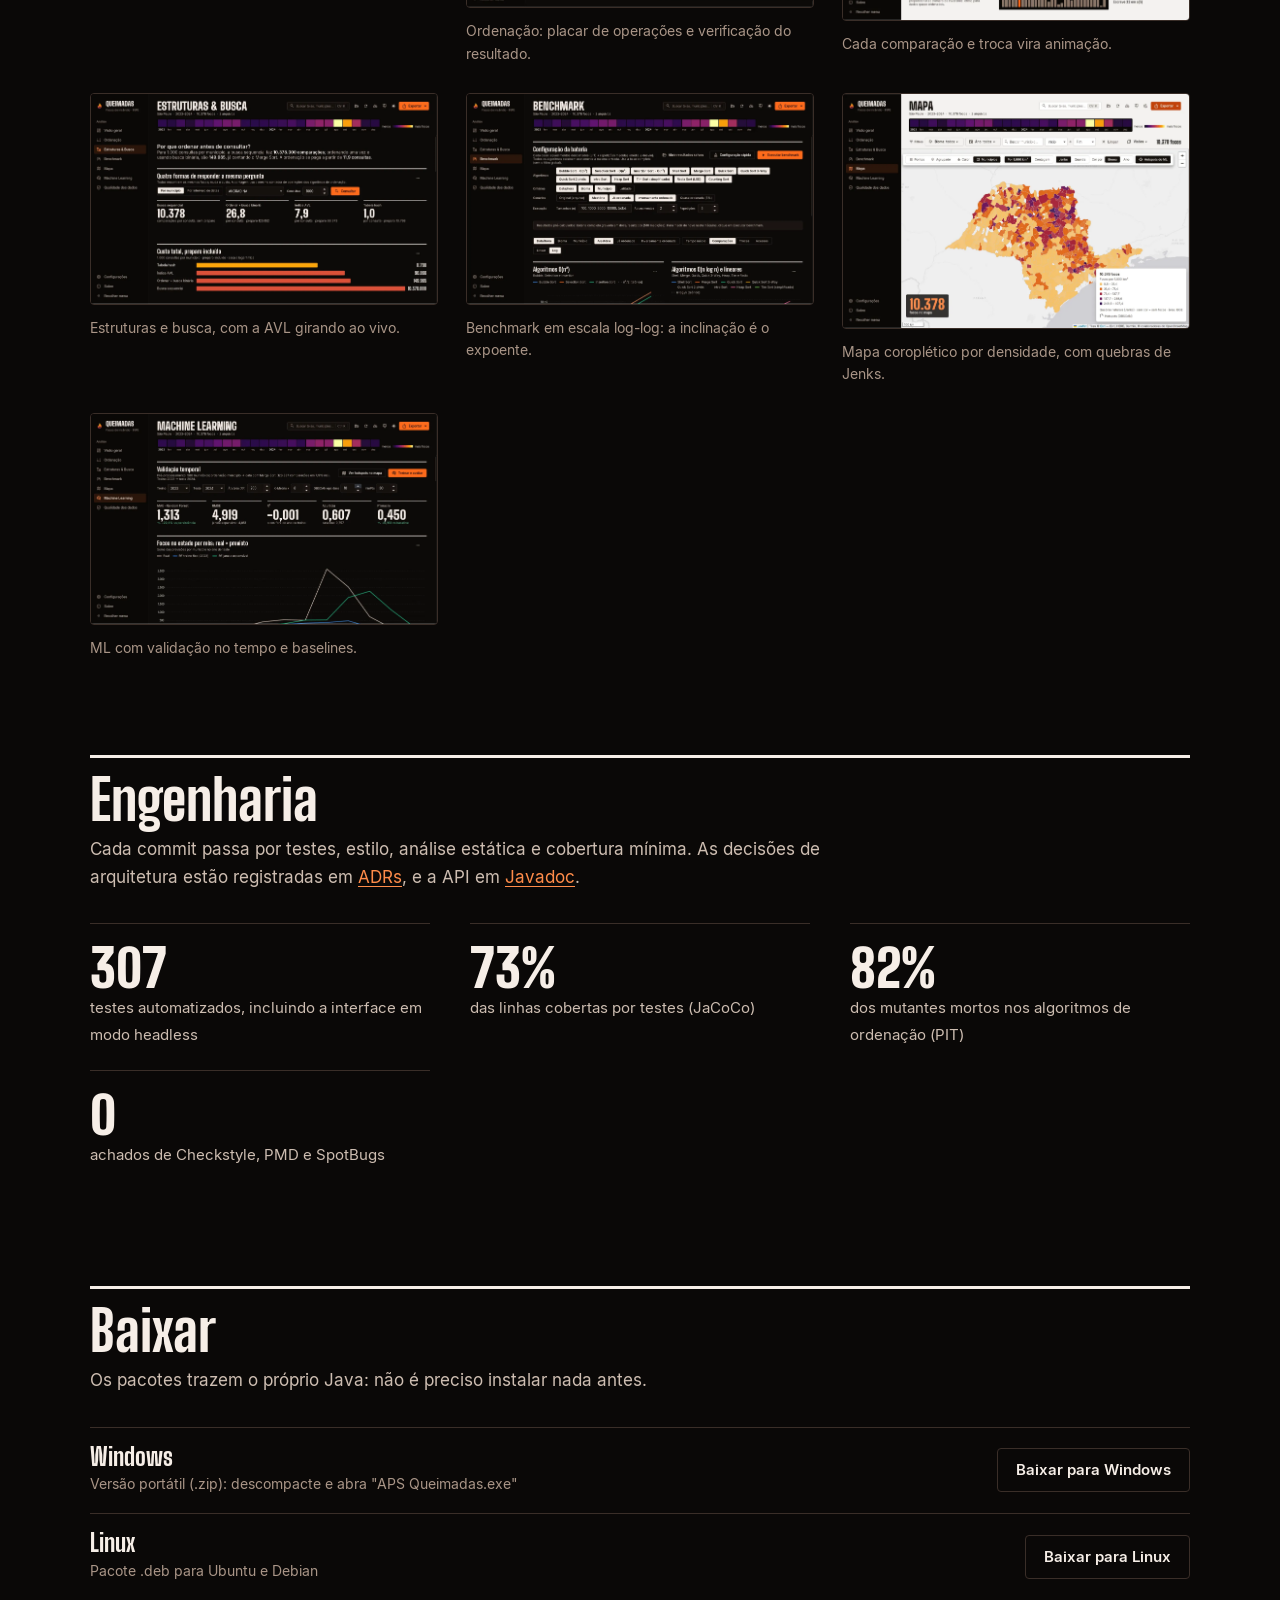
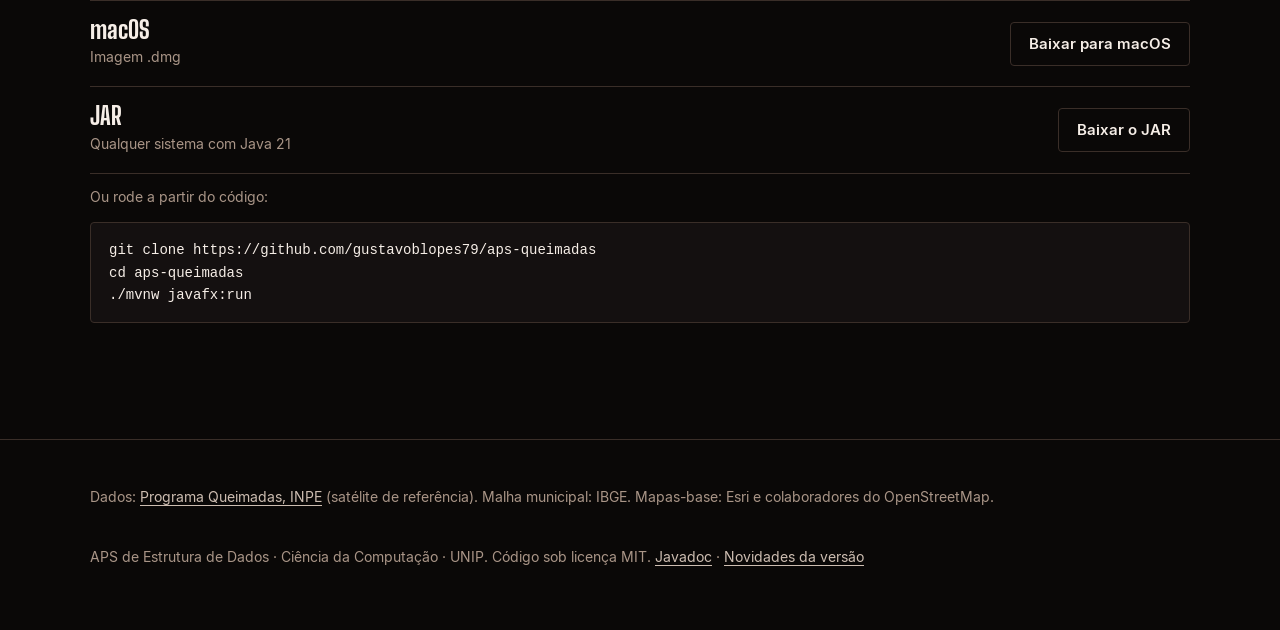
==== commit 519492f9: "Versao 2.1.0: seletor de mapa-base e menu lateral claro" ====
--- a/site/index.html
+++ b/site/index.html
@@ -160,7 +160,7 @@
       <div class="acoes">
         <a class="botao primario" href="https://github.com/gustavoblopes79/aps-queimadas/releases/latest">
           <svg viewBox="0 0 24 24" fill="none" stroke="currentColor" stroke-width="2" stroke-linecap="round" stroke-linejoin="round" aria-hidden="true"><path d="M12 3v12"/><path d="m7 10 5 5 5-5"/><path d="M5 21h14"/></svg>
-          Baixar a versão 2.0.0
+          Baixar a versão 2.1.0
         </a>
         <a class="botao secundario" href="https://github.com/gustavoblopes79/aps-queimadas">
           <svg viewBox="0 0 24 24" fill="none" stroke="currentColor" stroke-width="2" stroke-linecap="round" stroke-linejoin="round" aria-hidden="true"><path d="m8 6-6 6 6 6"/><path d="m16 6 6 6-6 6"/></svg>
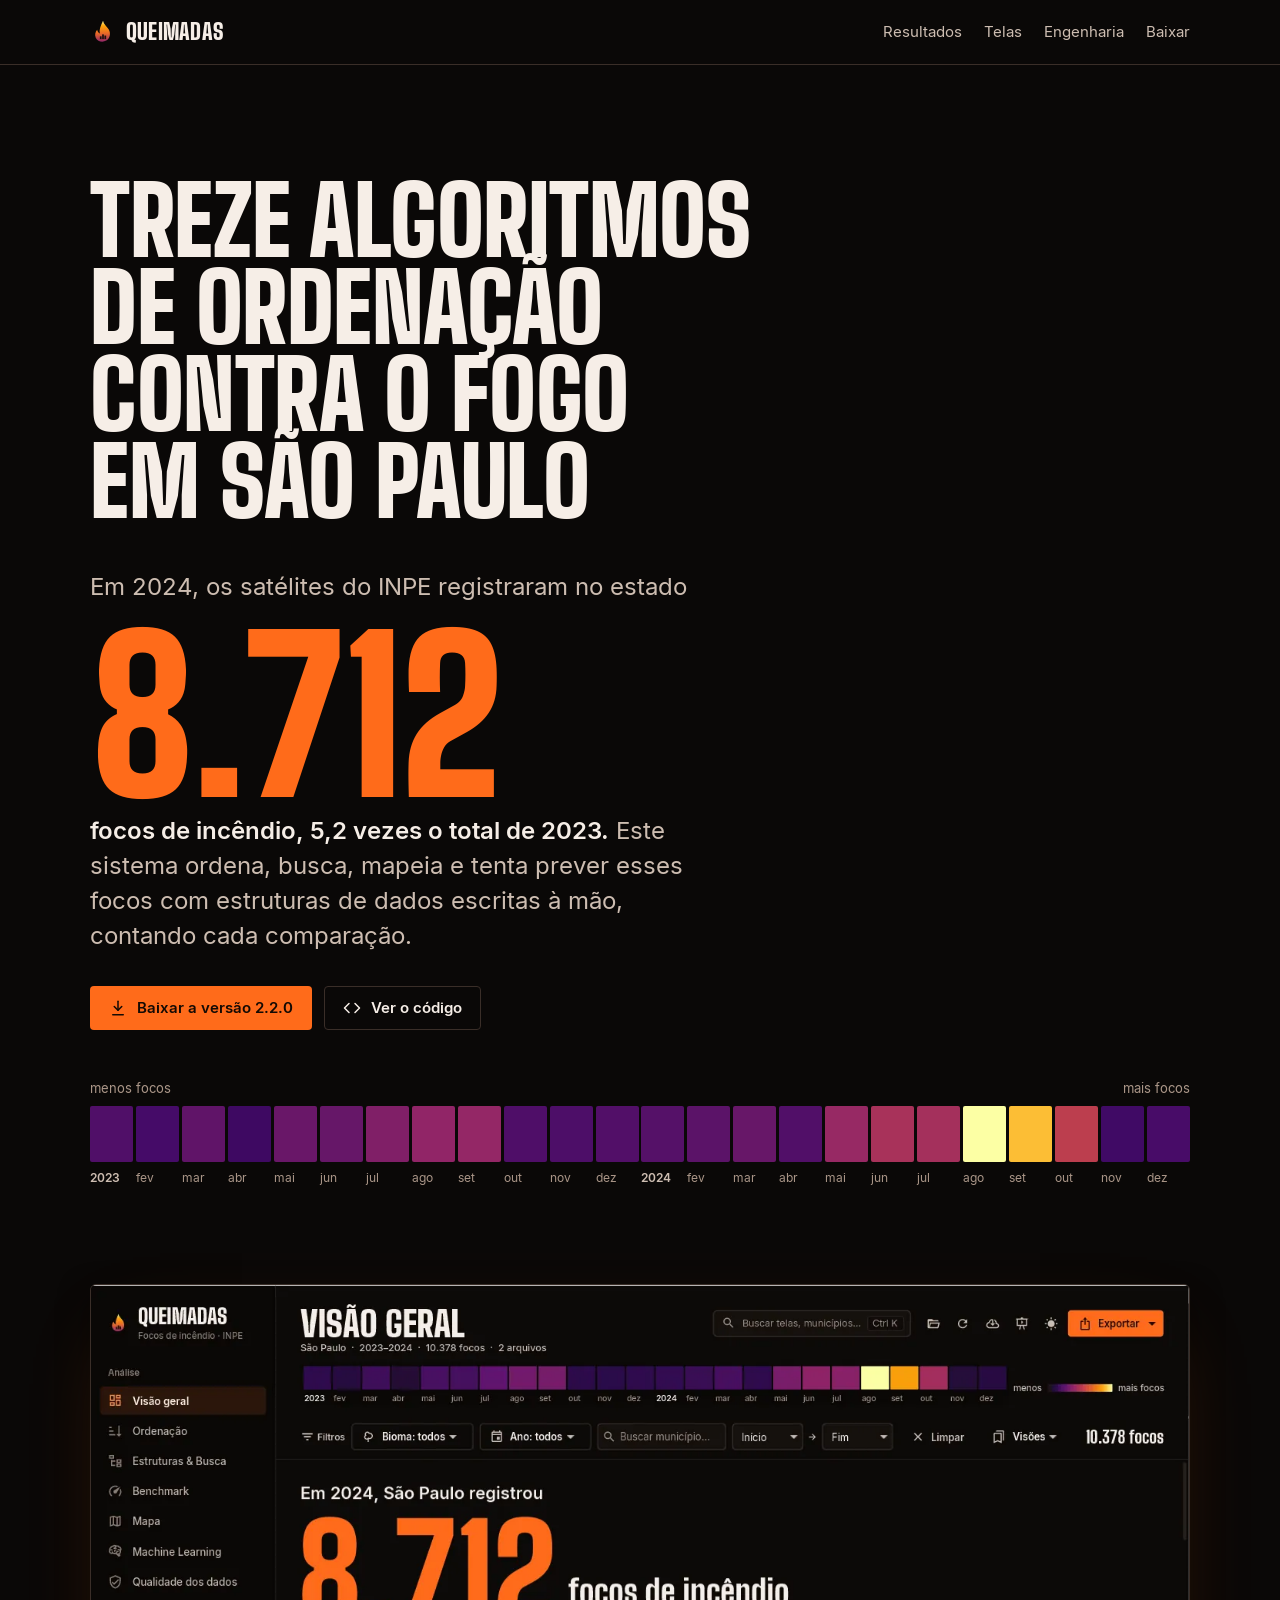
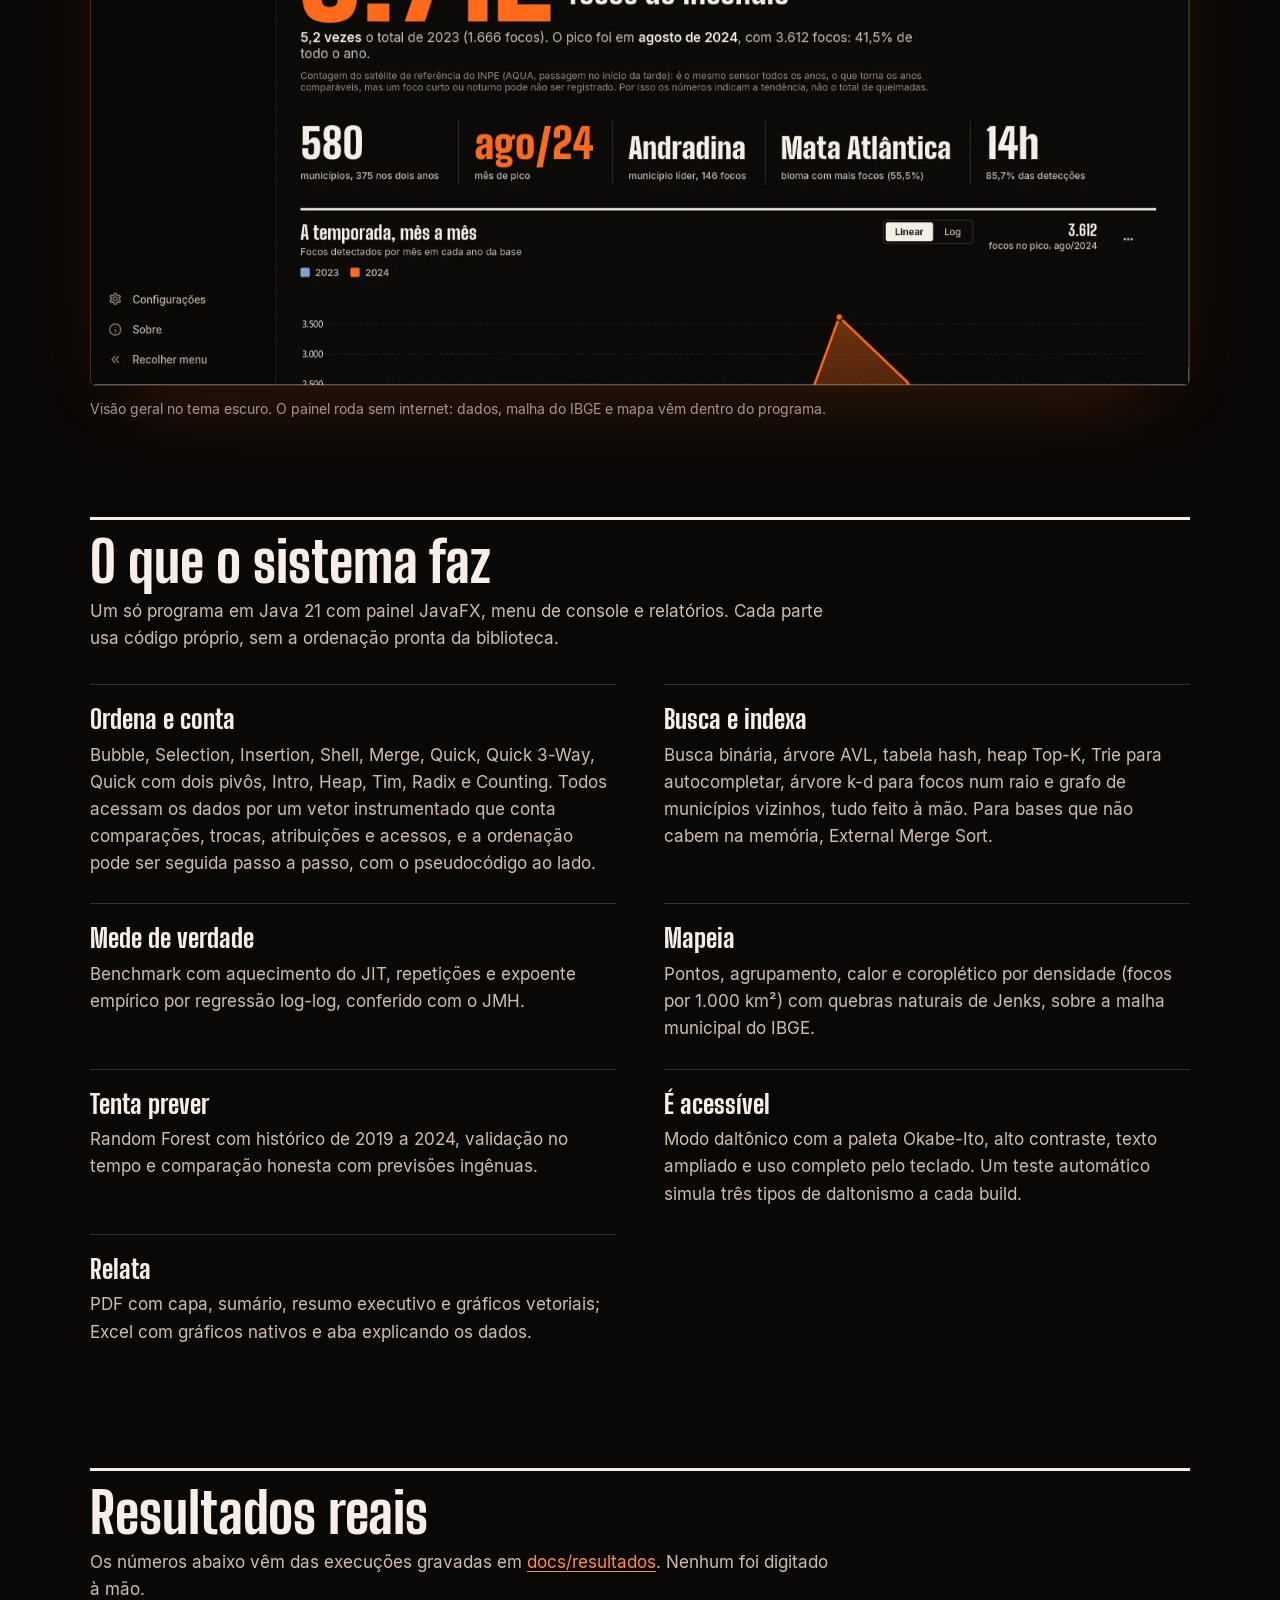
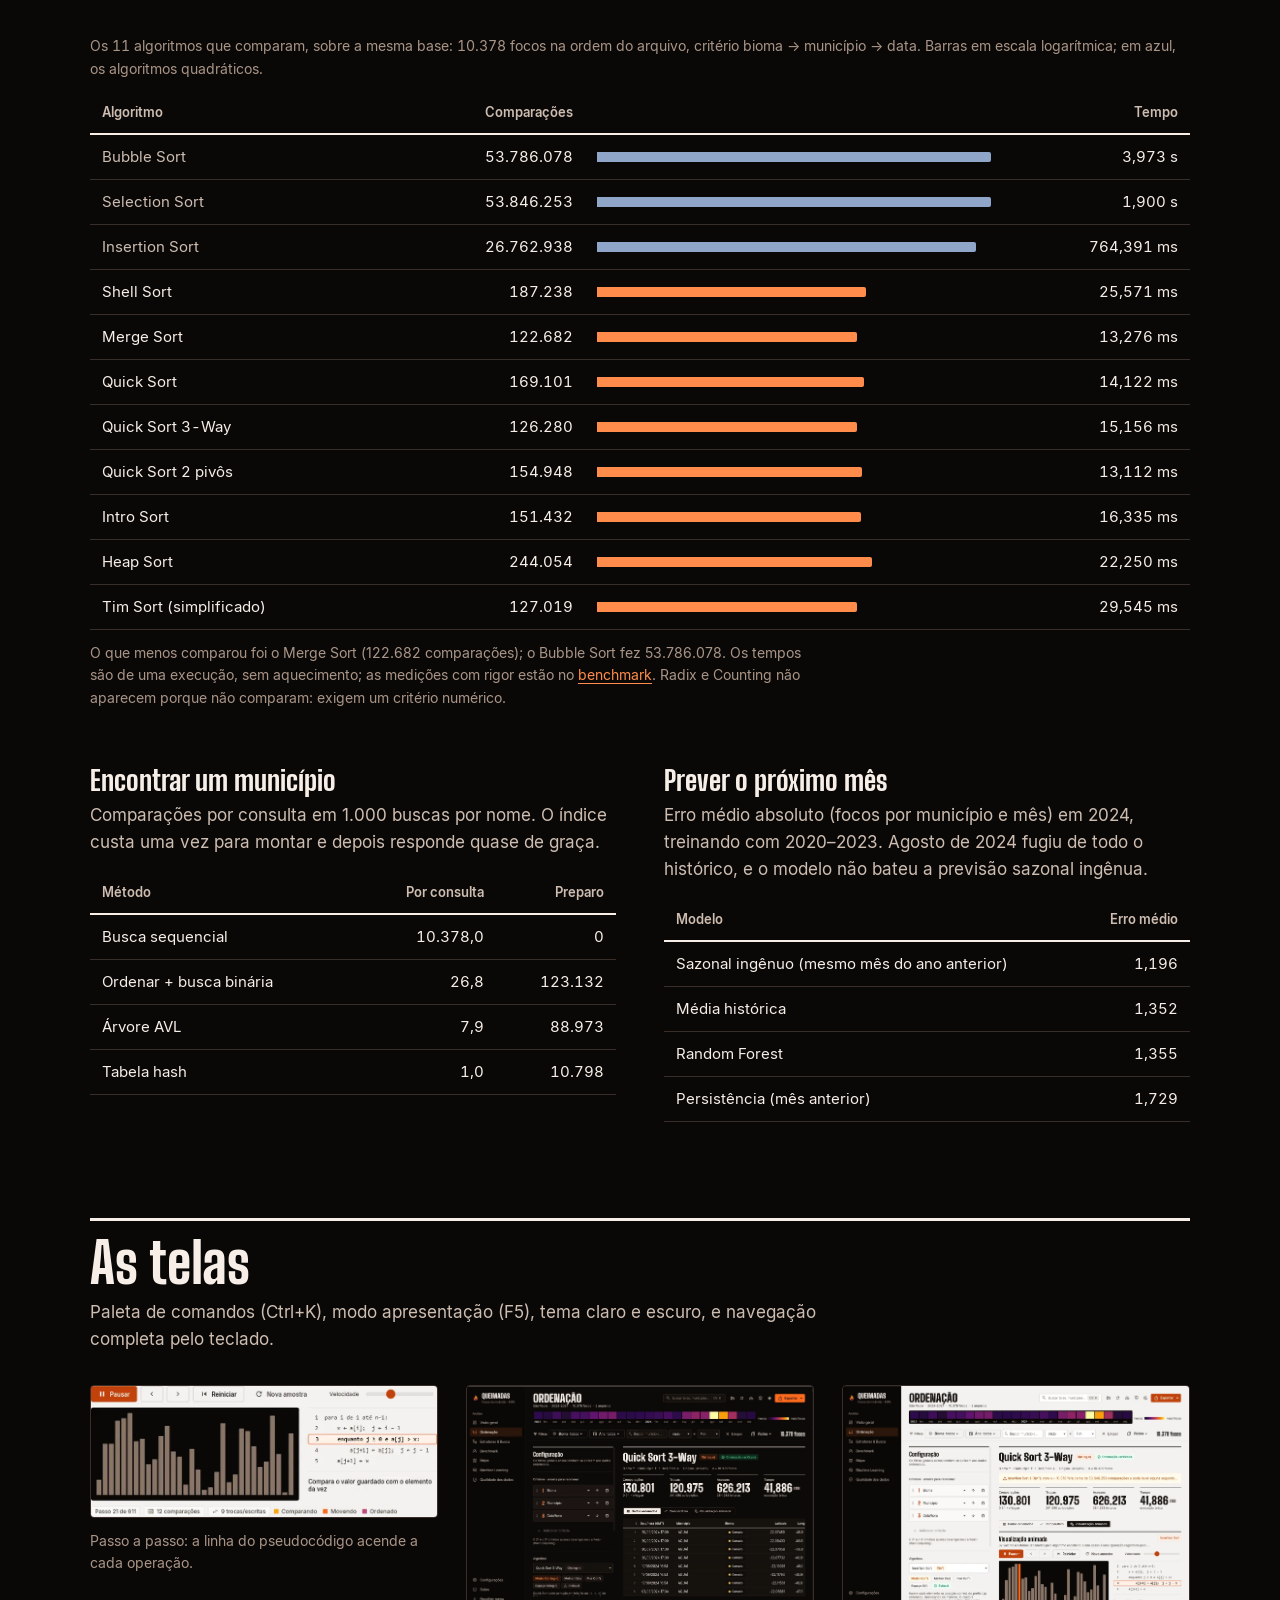
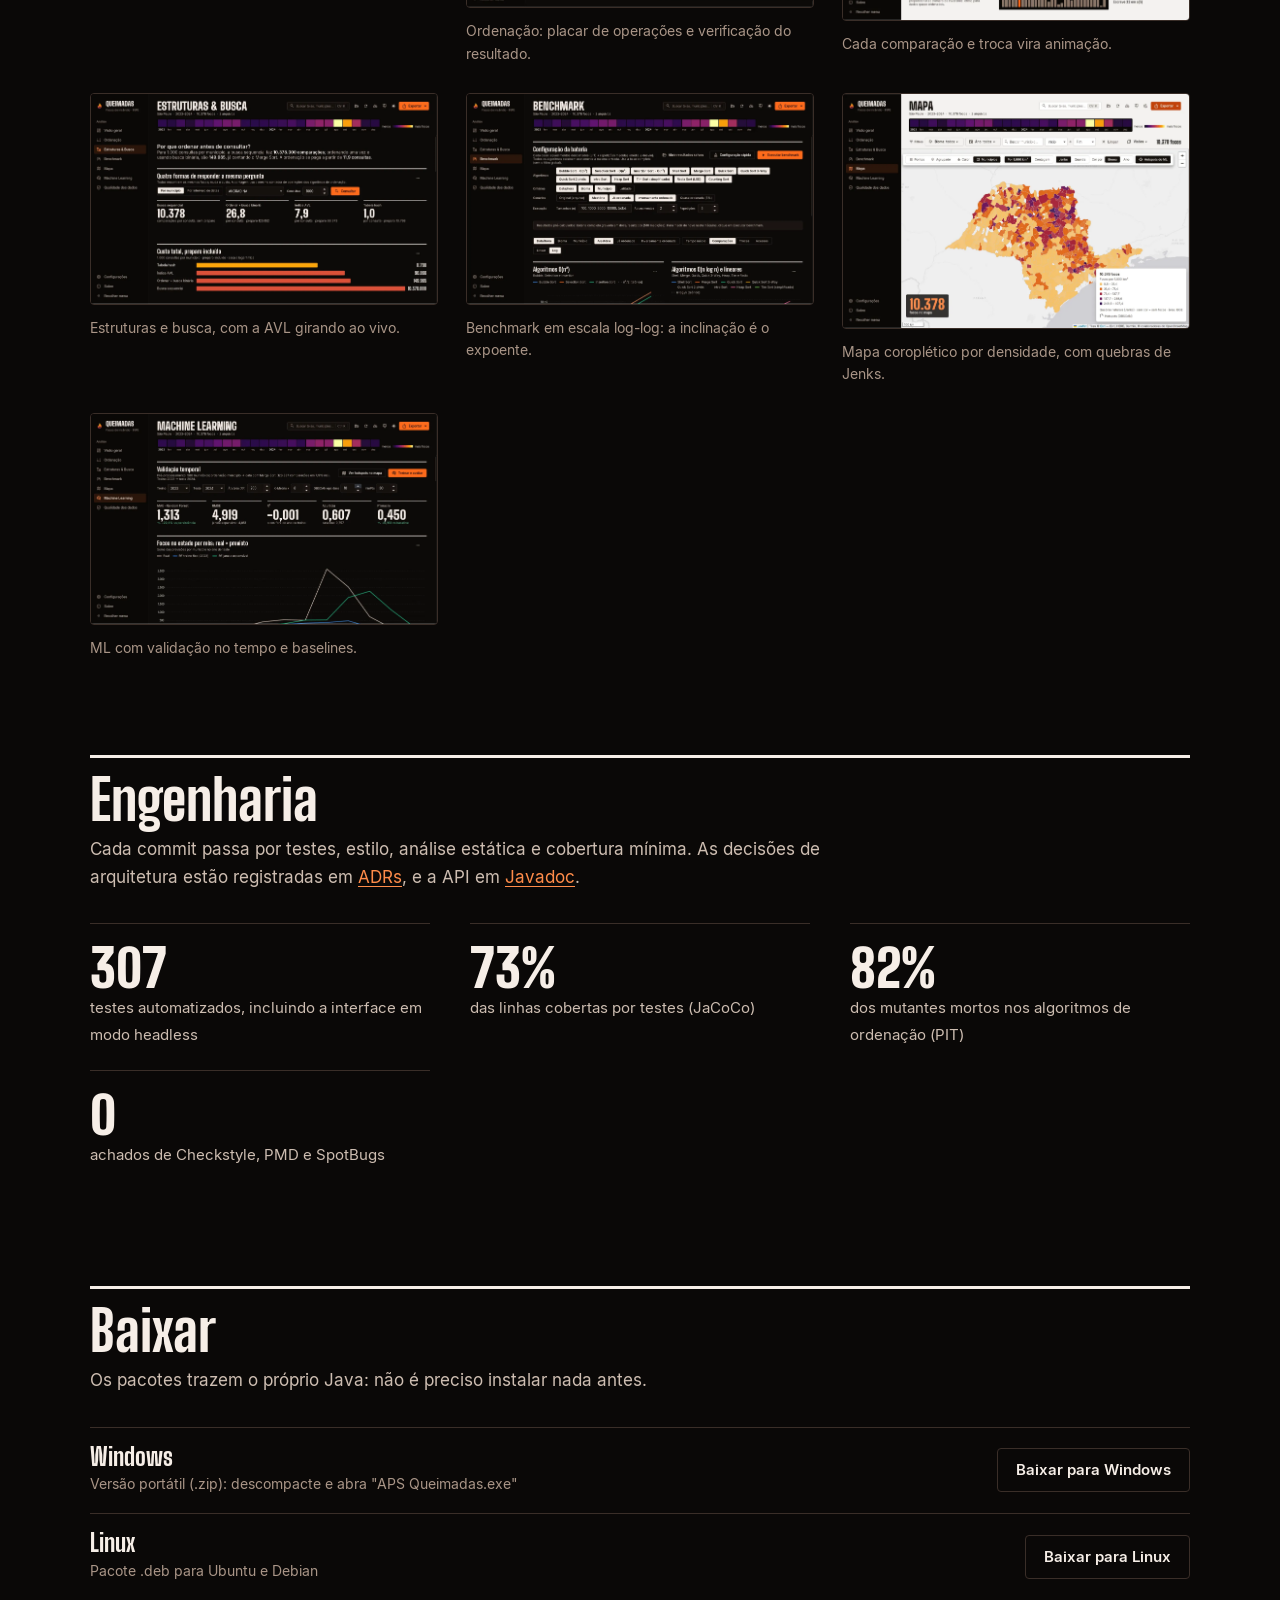
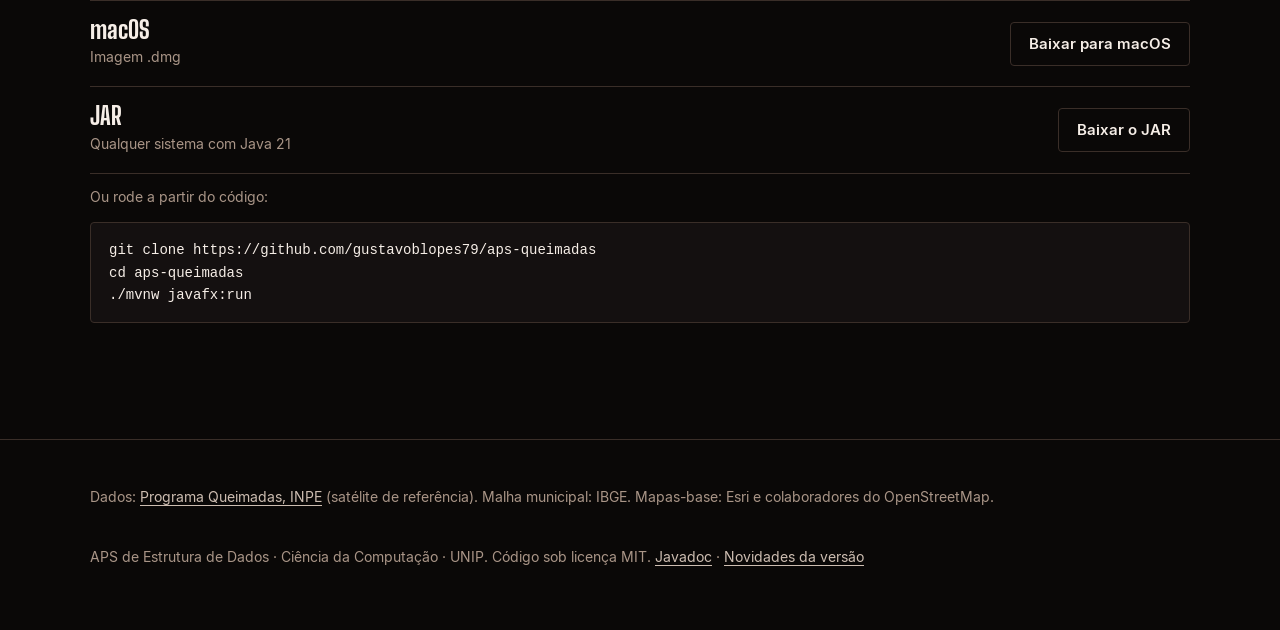
==== commit 8ab12a49: "Versao 2.2.0: linha do tempo no mapa, ficha do municipio, mapa-mundi offline e exportacao em PNG" ====
--- a/site/index.html
+++ b/site/index.html
@@ -160,7 +160,7 @@
       <div class="acoes">
         <a class="botao primario" href="https://github.com/gustavoblopes79/aps-queimadas/releases/latest">
           <svg viewBox="0 0 24 24" fill="none" stroke="currentColor" stroke-width="2" stroke-linecap="round" stroke-linejoin="round" aria-hidden="true"><path d="M12 3v12"/><path d="m7 10 5 5 5-5"/><path d="M5 21h14"/></svg>
-          Baixar a versão 2.1.0
+          Baixar a versão 2.2.0
         </a>
         <a class="botao secundario" href="https://github.com/gustavoblopes79/aps-queimadas">
           <svg viewBox="0 0 24 24" fill="none" stroke="currentColor" stroke-width="2" stroke-linecap="round" stroke-linejoin="round" aria-hidden="true"><path d="m8 6-6 6 6 6"/><path d="m16 6 6 6-6 6"/></svg>
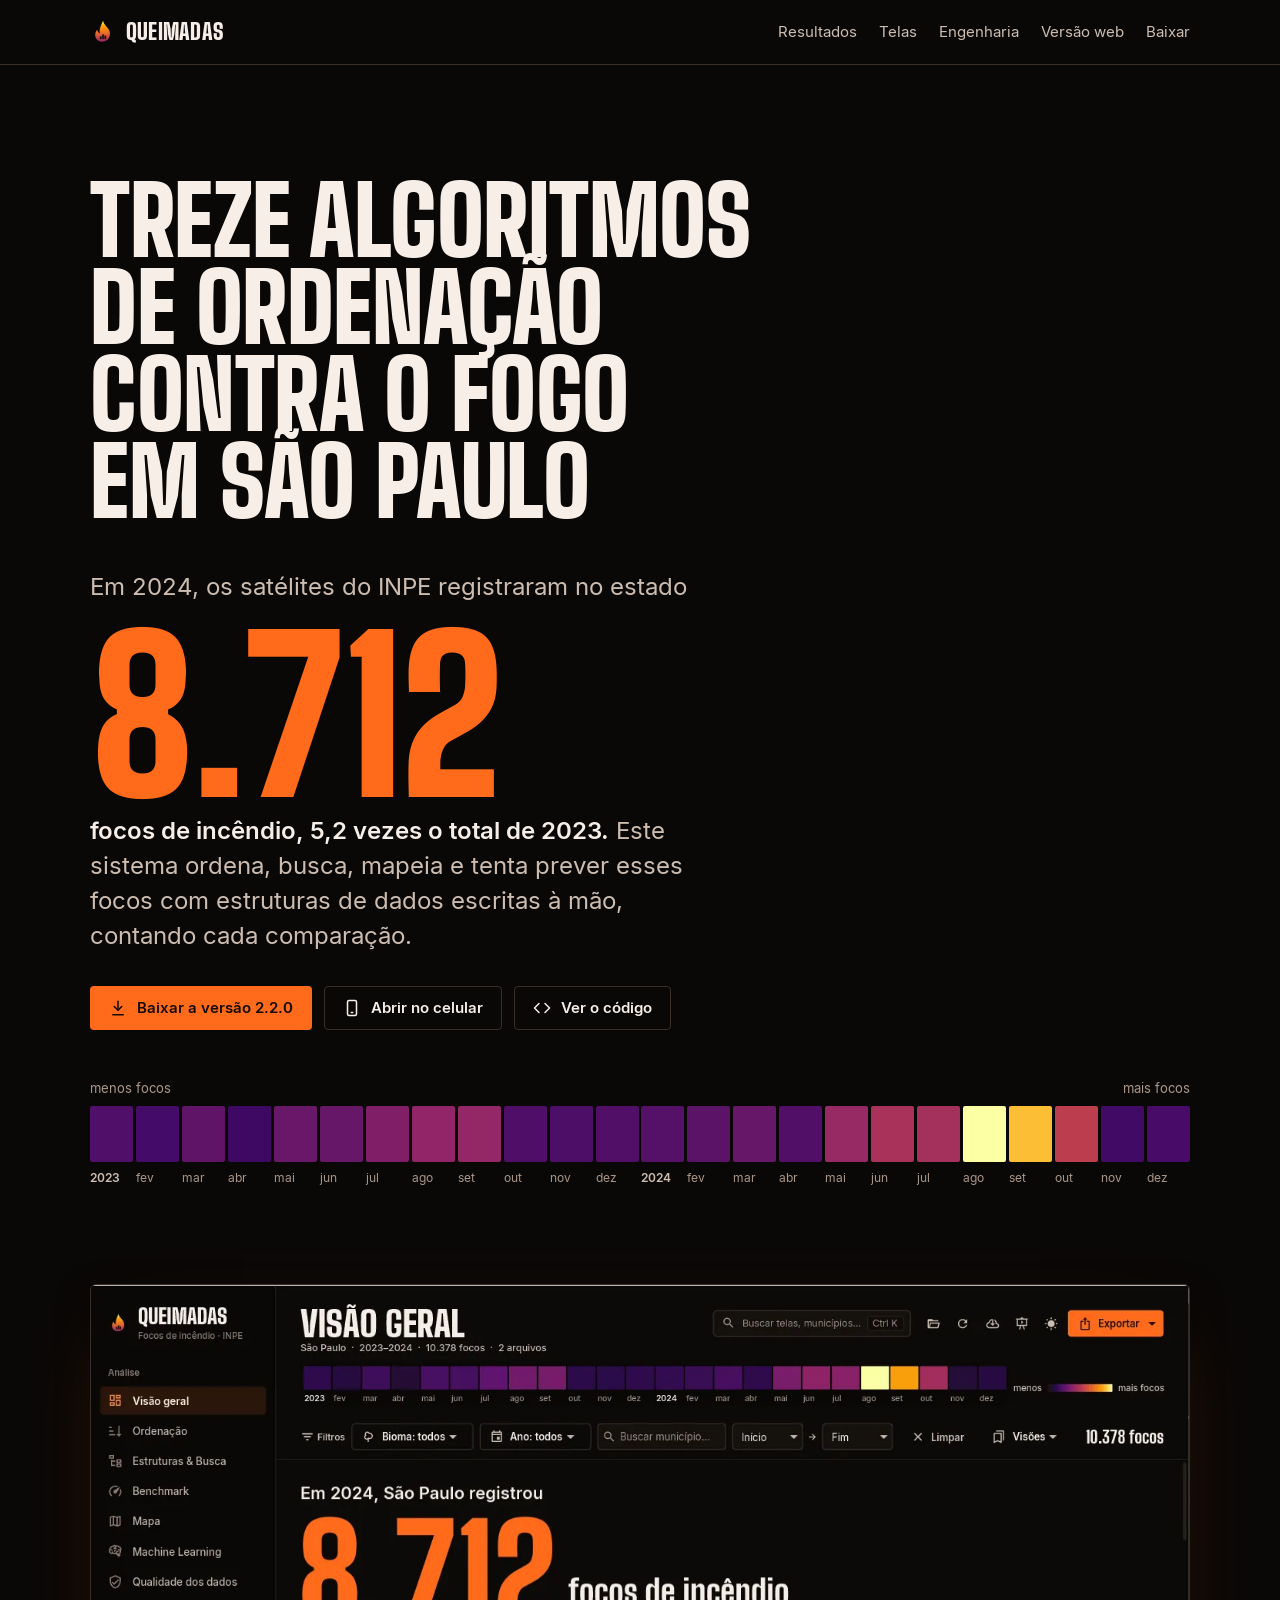
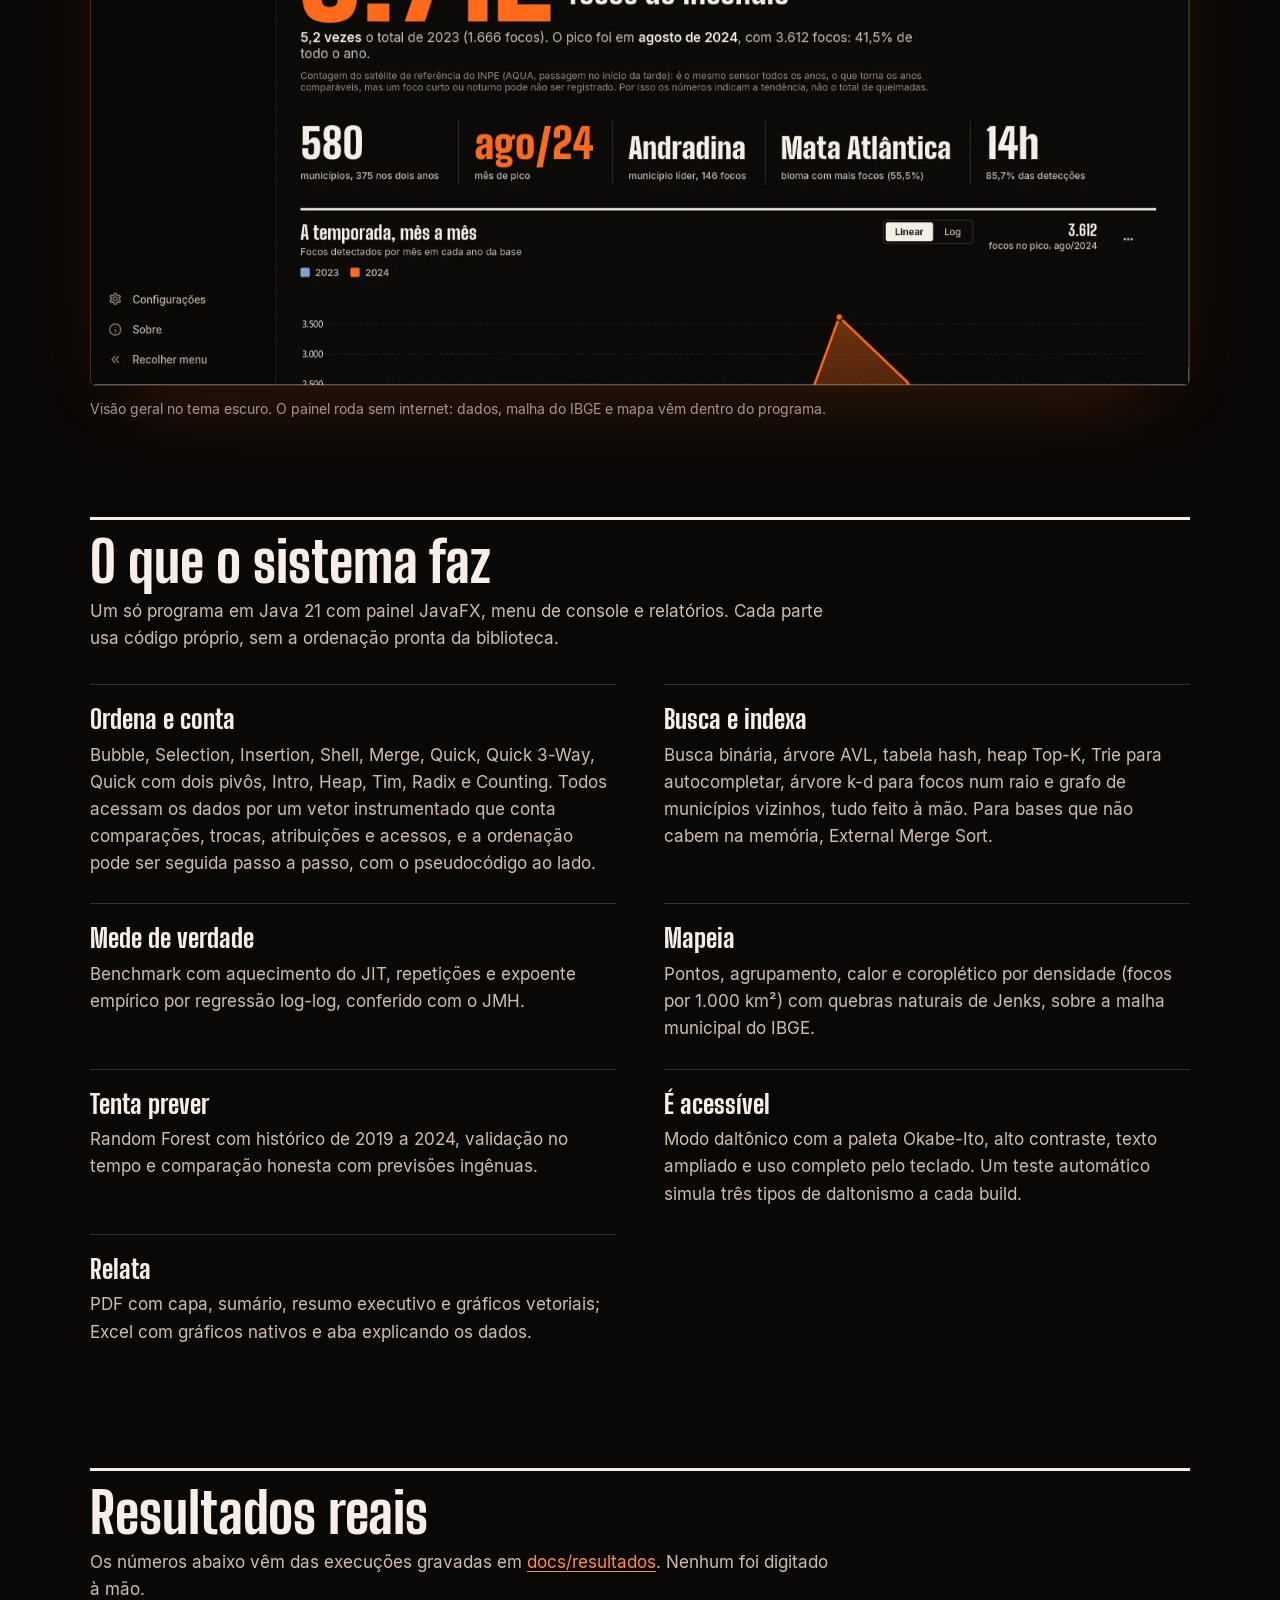
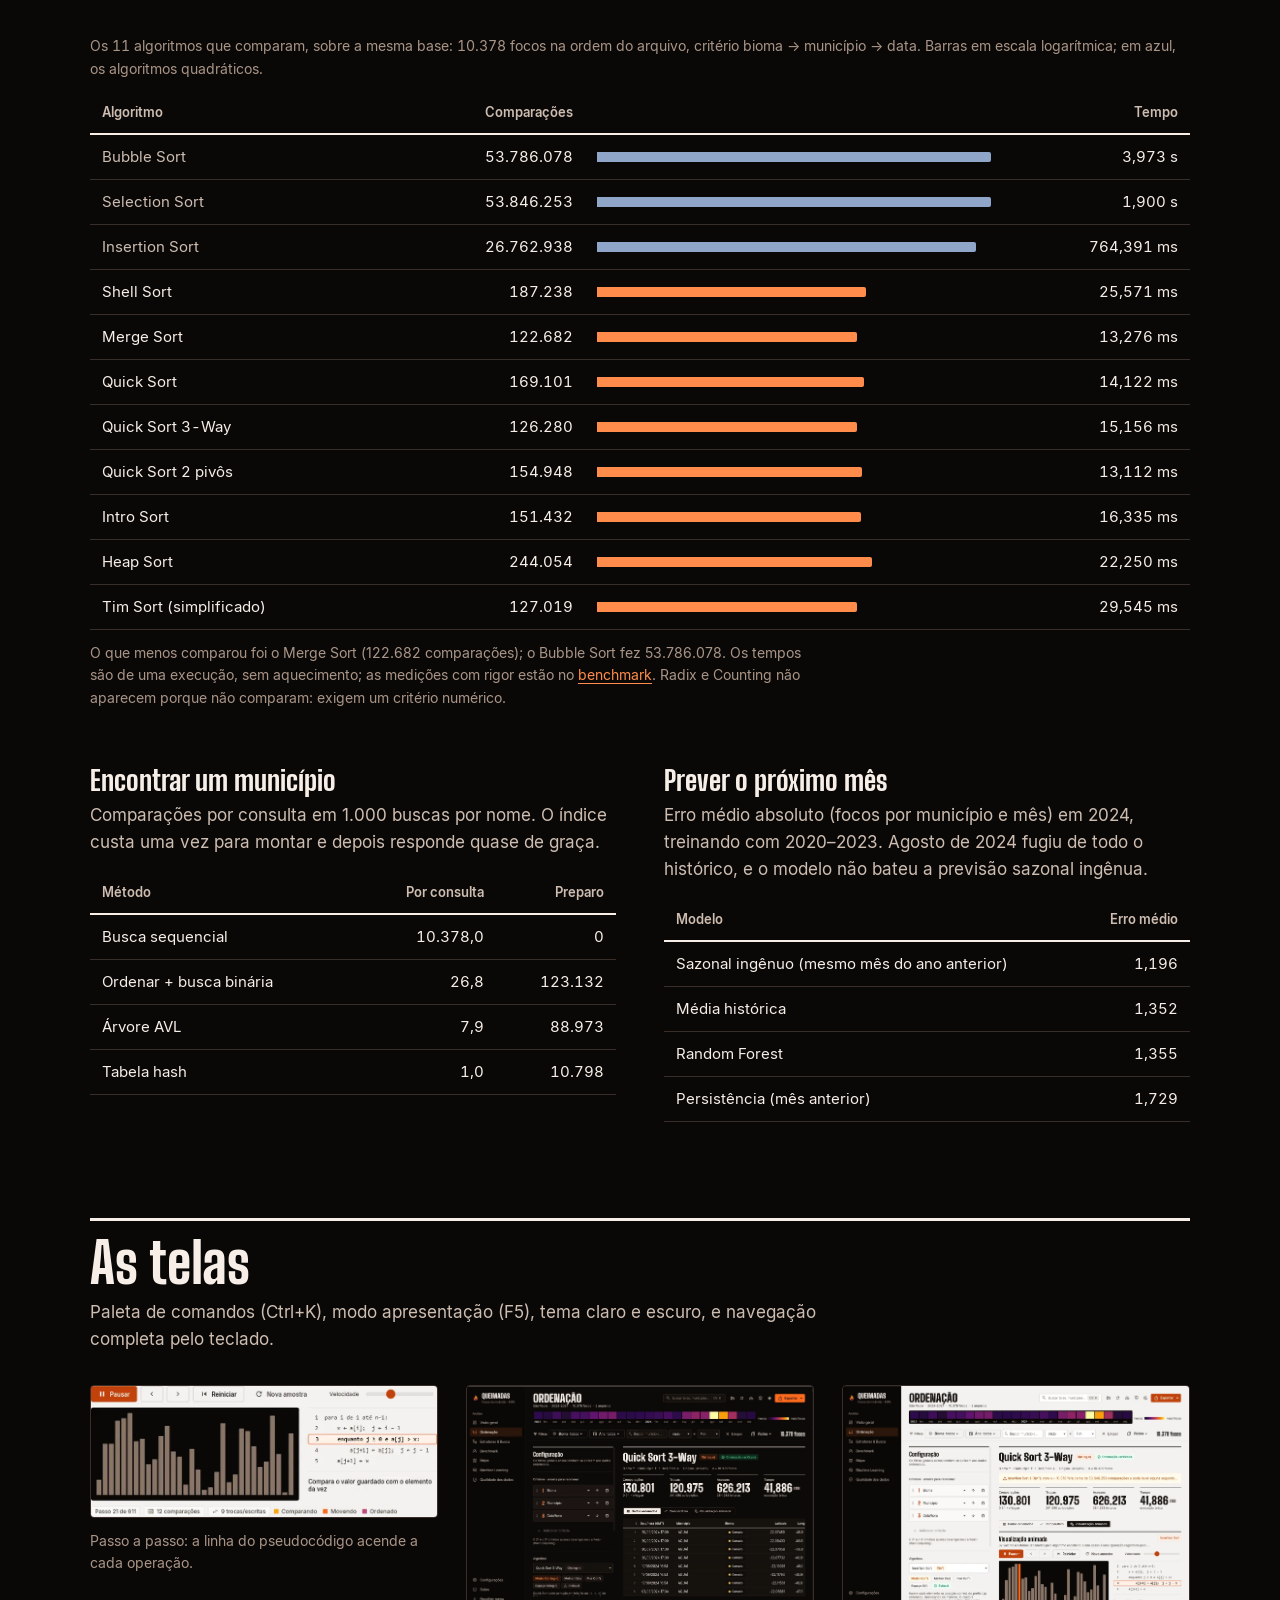
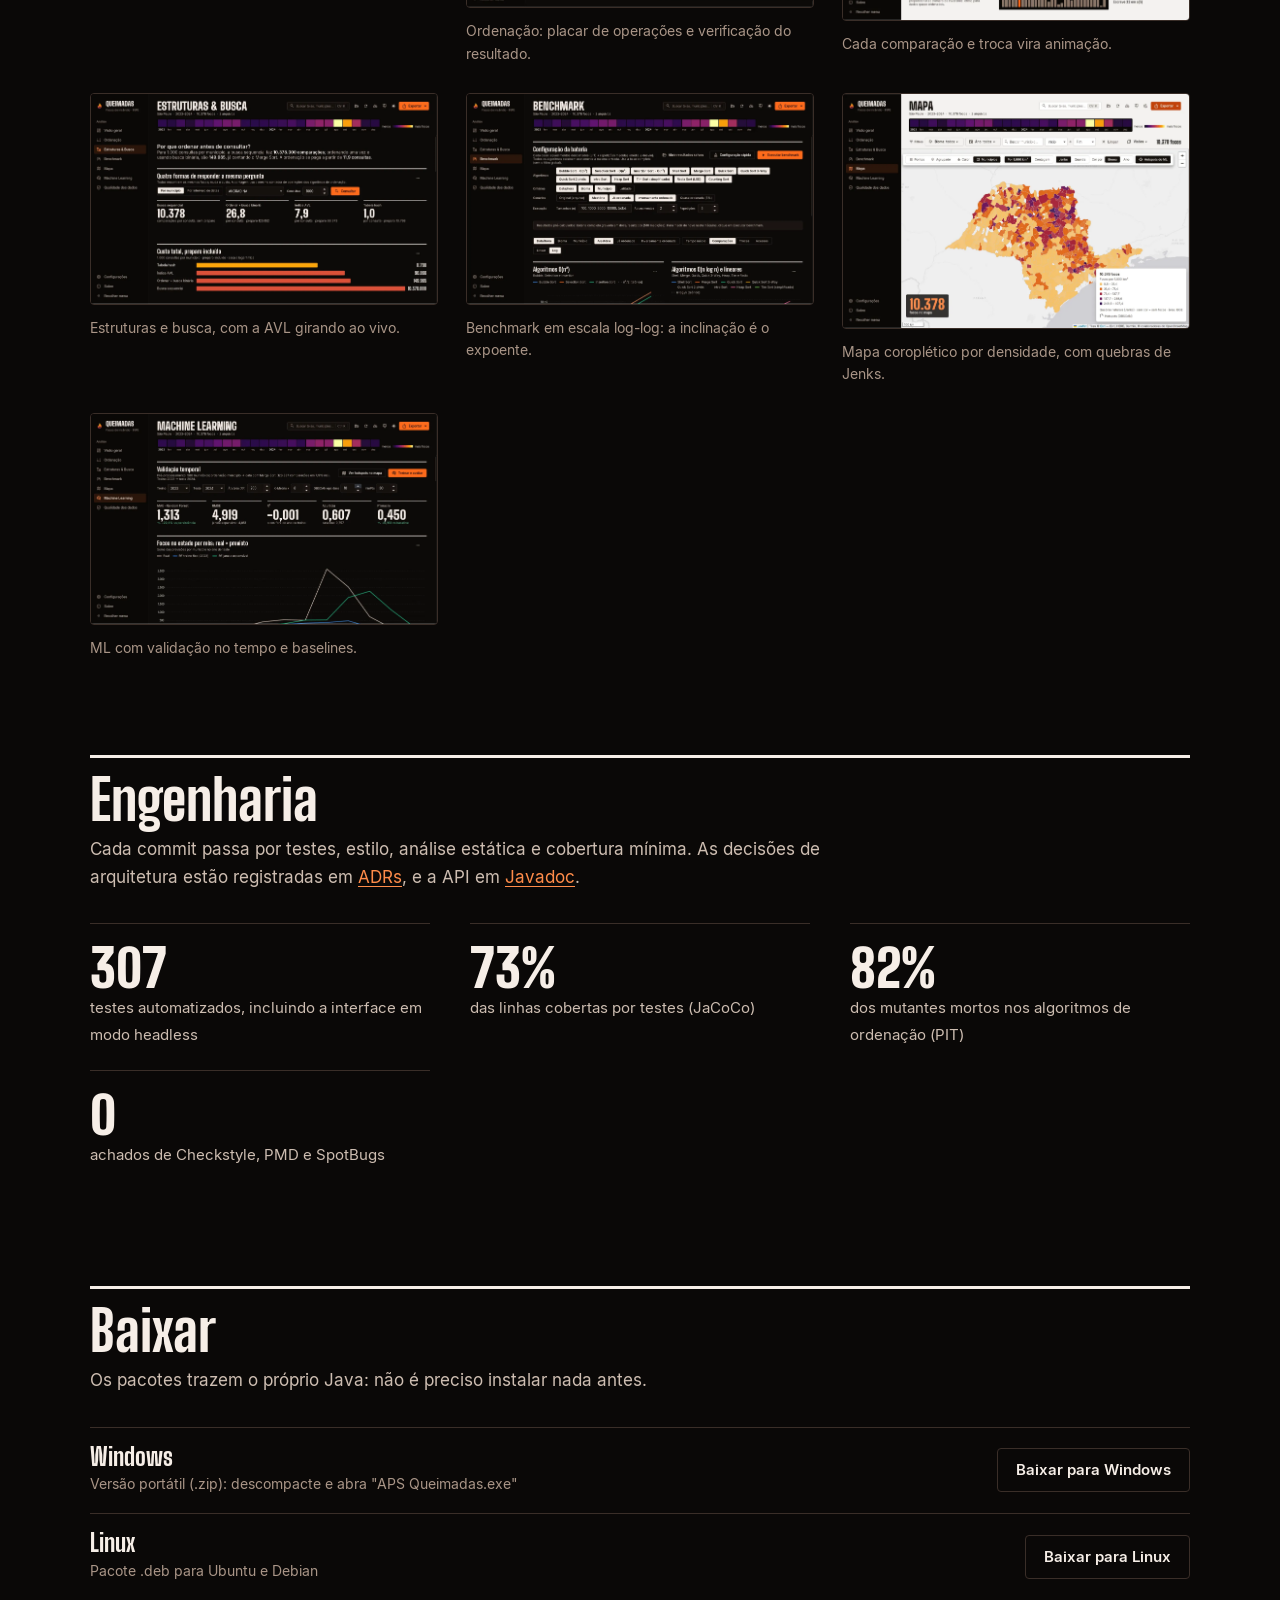
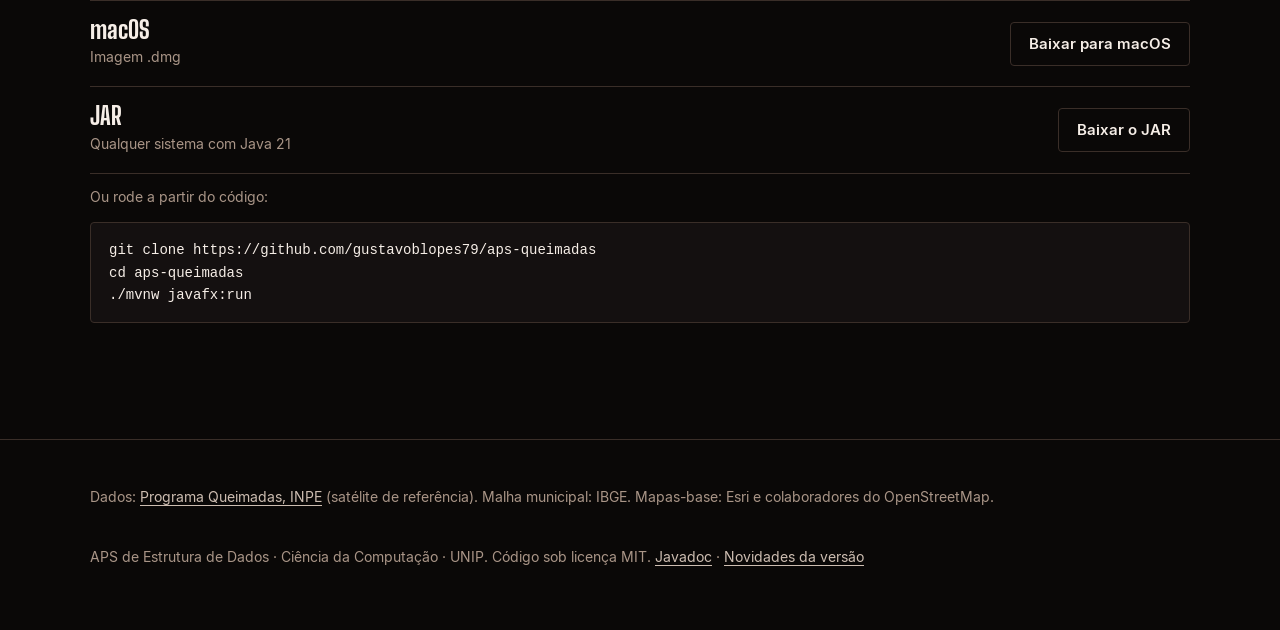
==== commit ad784659: "Comparacao de municipios, gravacao da linha do tempo em GIF e versao web para celular (PWA) com dado" ====
--- a/site/index.html
+++ b/site/index.html
@@ -142,6 +142,7 @@
       <a href="#resultados">Resultados</a>
       <a href="#telas">Telas</a>
       <a href="#engenharia">Engenharia</a>
+      <a href="app/">Versão web</a>
       <a href="#baixar">Baixar</a>
     </nav>
   </div>
@@ -161,6 +162,10 @@
         <a class="botao primario" href="https://github.com/gustavoblopes79/aps-queimadas/releases/latest">
           <svg viewBox="0 0 24 24" fill="none" stroke="currentColor" stroke-width="2" stroke-linecap="round" stroke-linejoin="round" aria-hidden="true"><path d="M12 3v12"/><path d="m7 10 5 5 5-5"/><path d="M5 21h14"/></svg>
           Baixar a versão 2.2.0
+        </a>
+        <a class="botao secundario" href="app/">
+          <svg viewBox="0 0 24 24" fill="none" stroke="currentColor" stroke-width="2" stroke-linecap="round" stroke-linejoin="round" aria-hidden="true"><rect x="6" y="2" width="12" height="20" rx="2"/><path d="M11 18h2"/></svg>
+          Abrir no celular
         </a>
         <a class="botao secundario" href="https://github.com/gustavoblopes79/aps-queimadas">
           <svg viewBox="0 0 24 24" fill="none" stroke="currentColor" stroke-width="2" stroke-linecap="round" stroke-linejoin="round" aria-hidden="true"><path d="m8 6-6 6 6 6"/><path d="m16 6 6 6-6 6"/></svg>
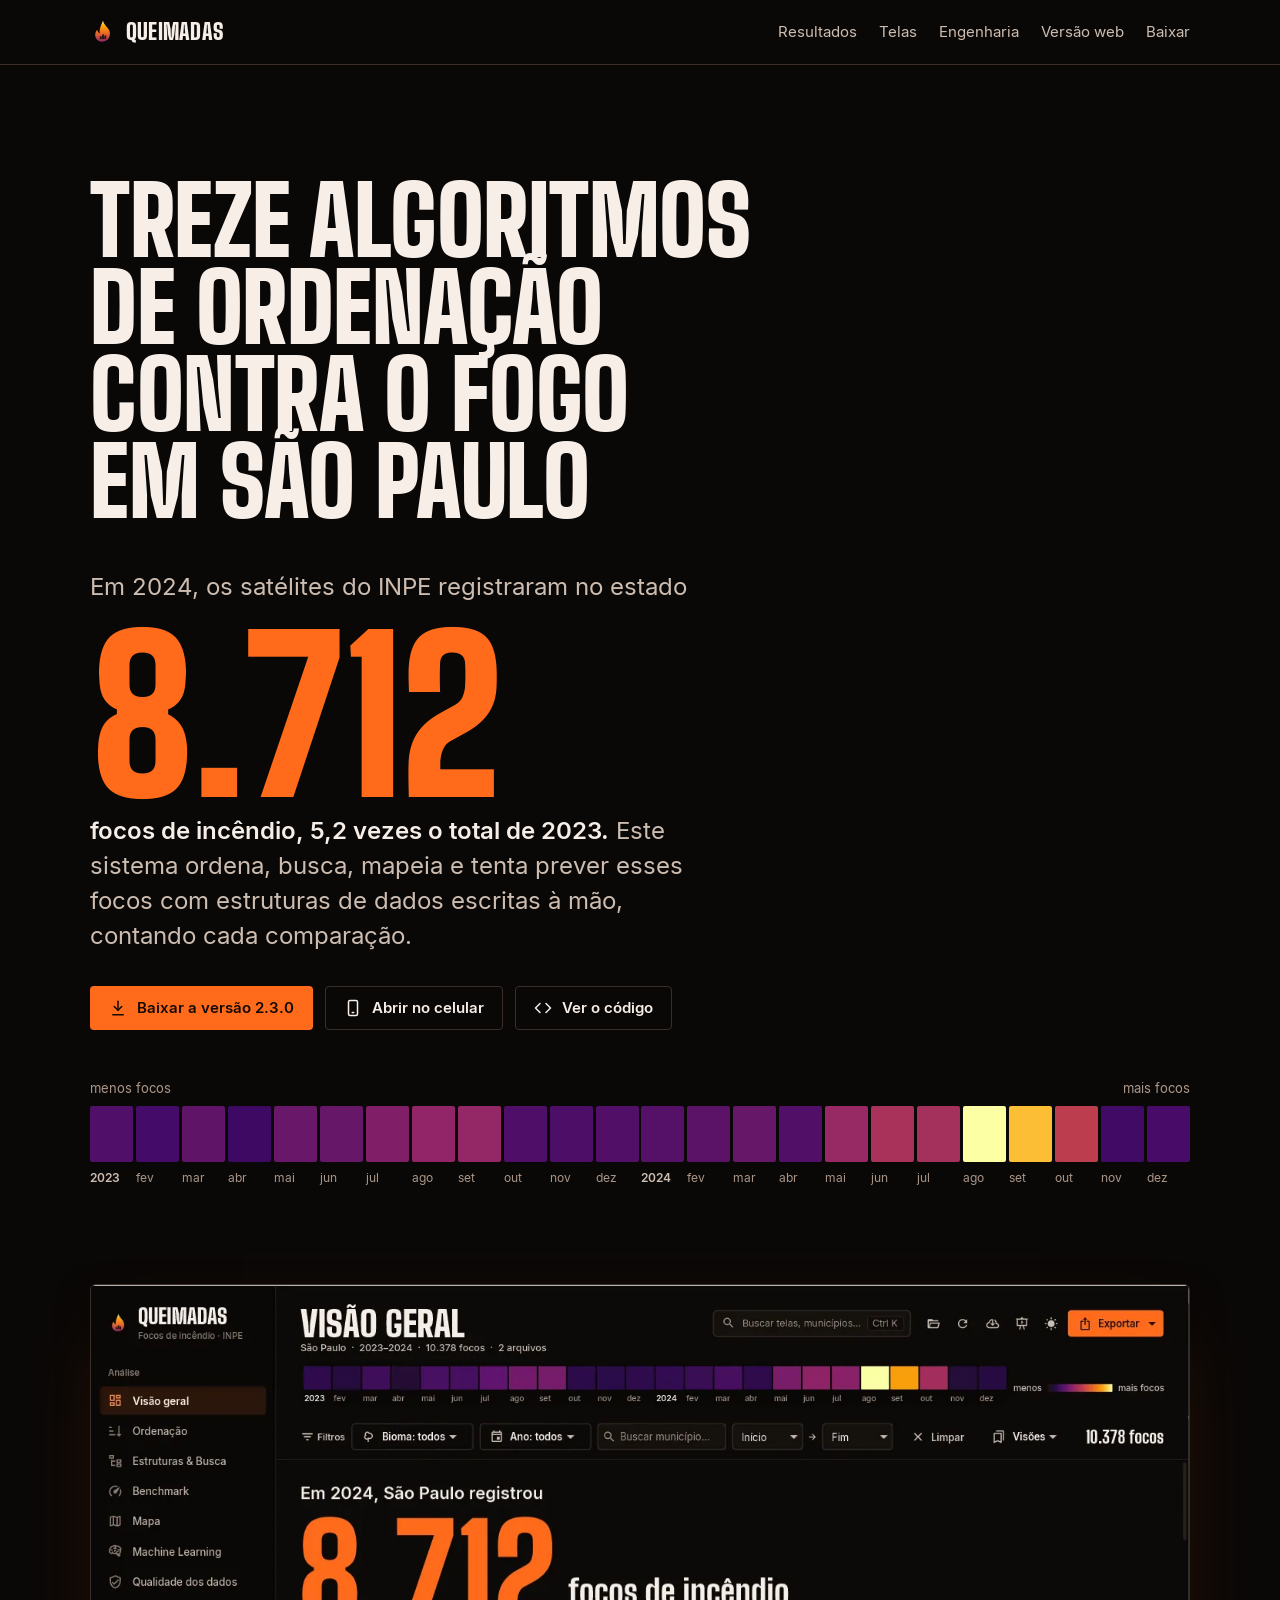
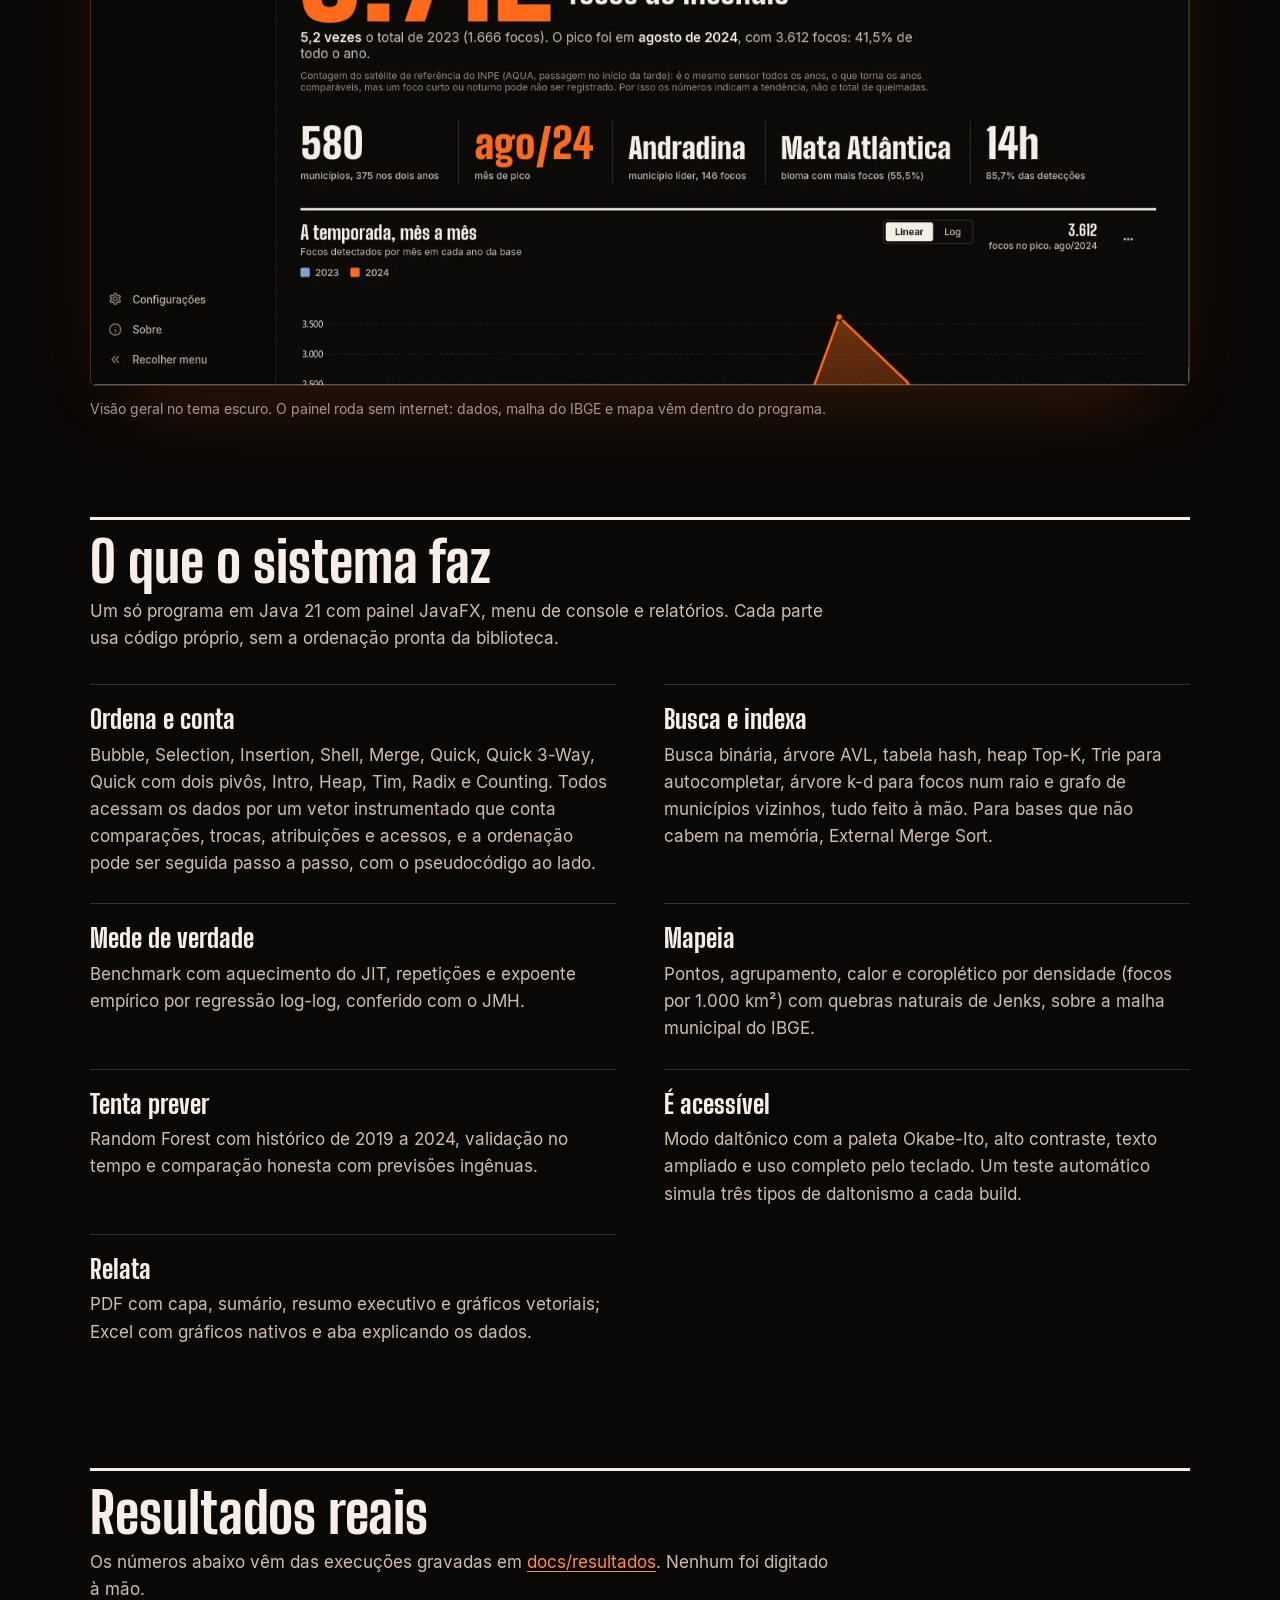
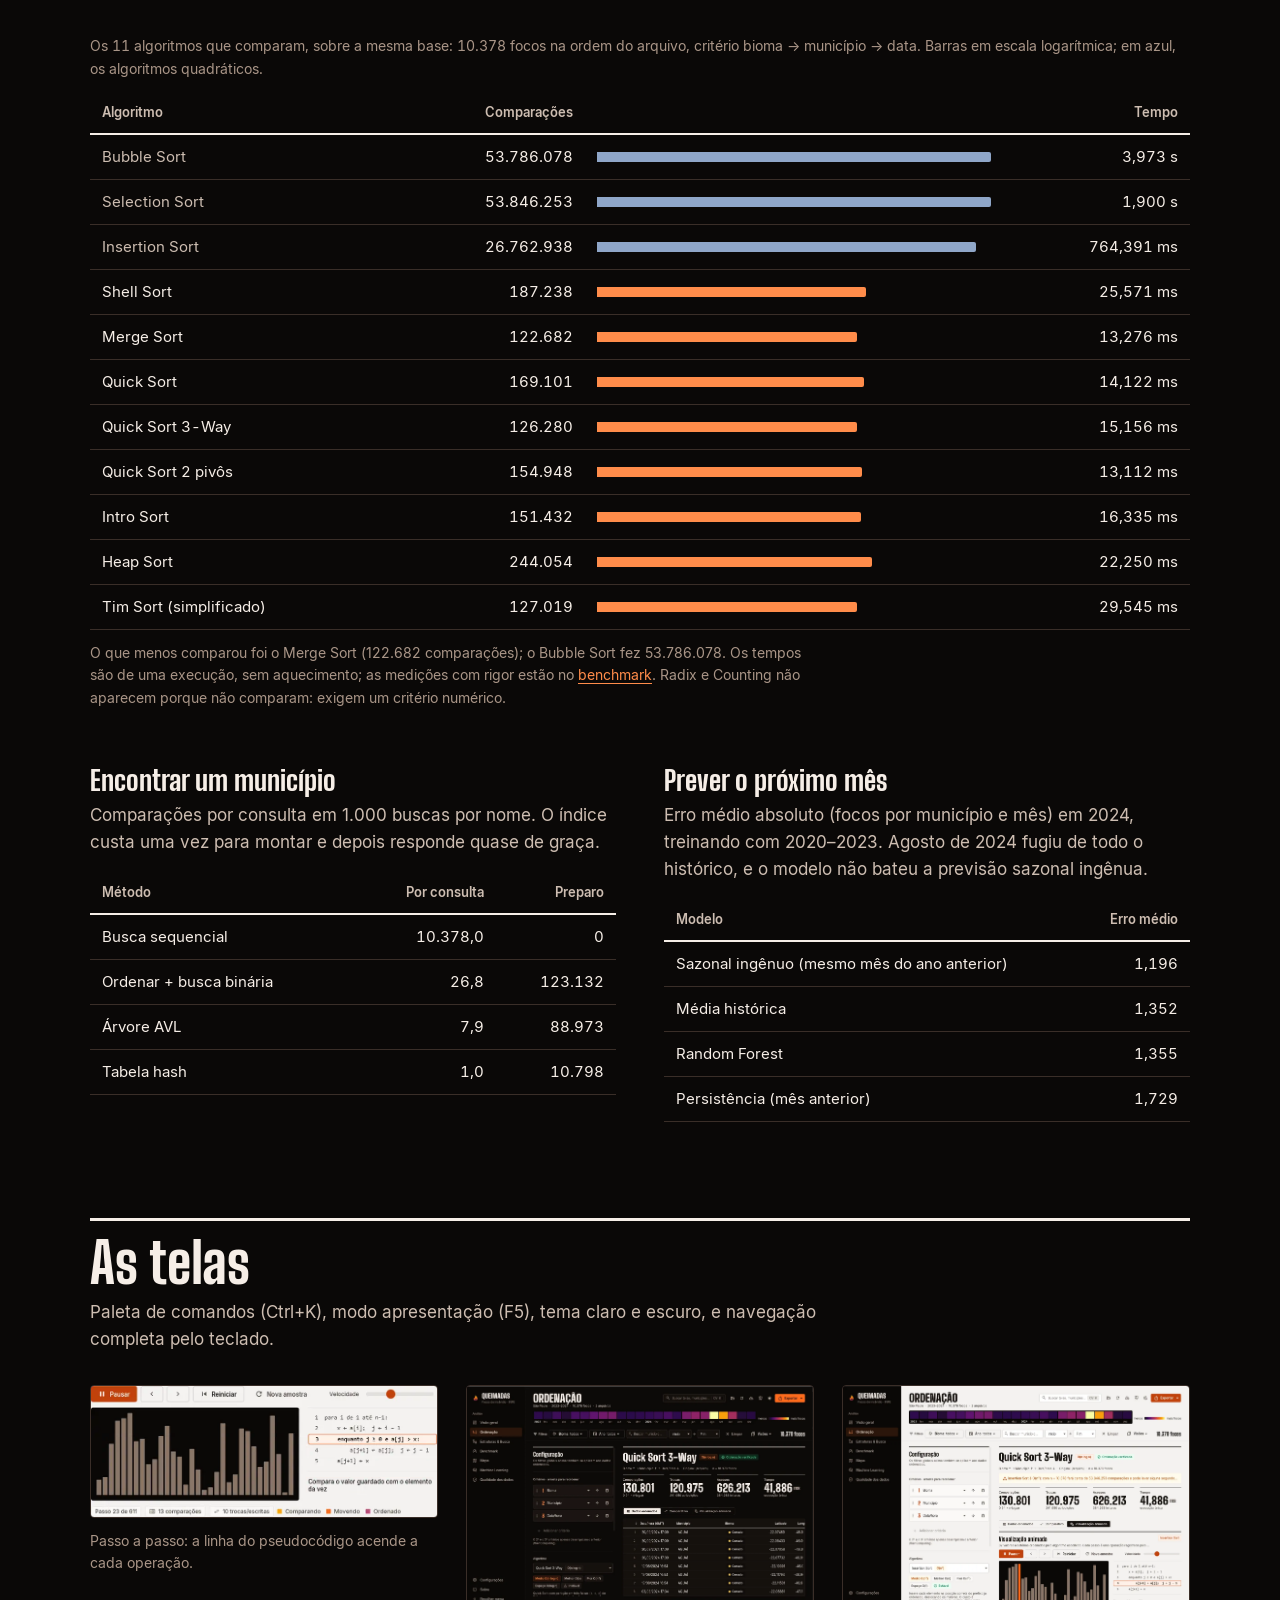
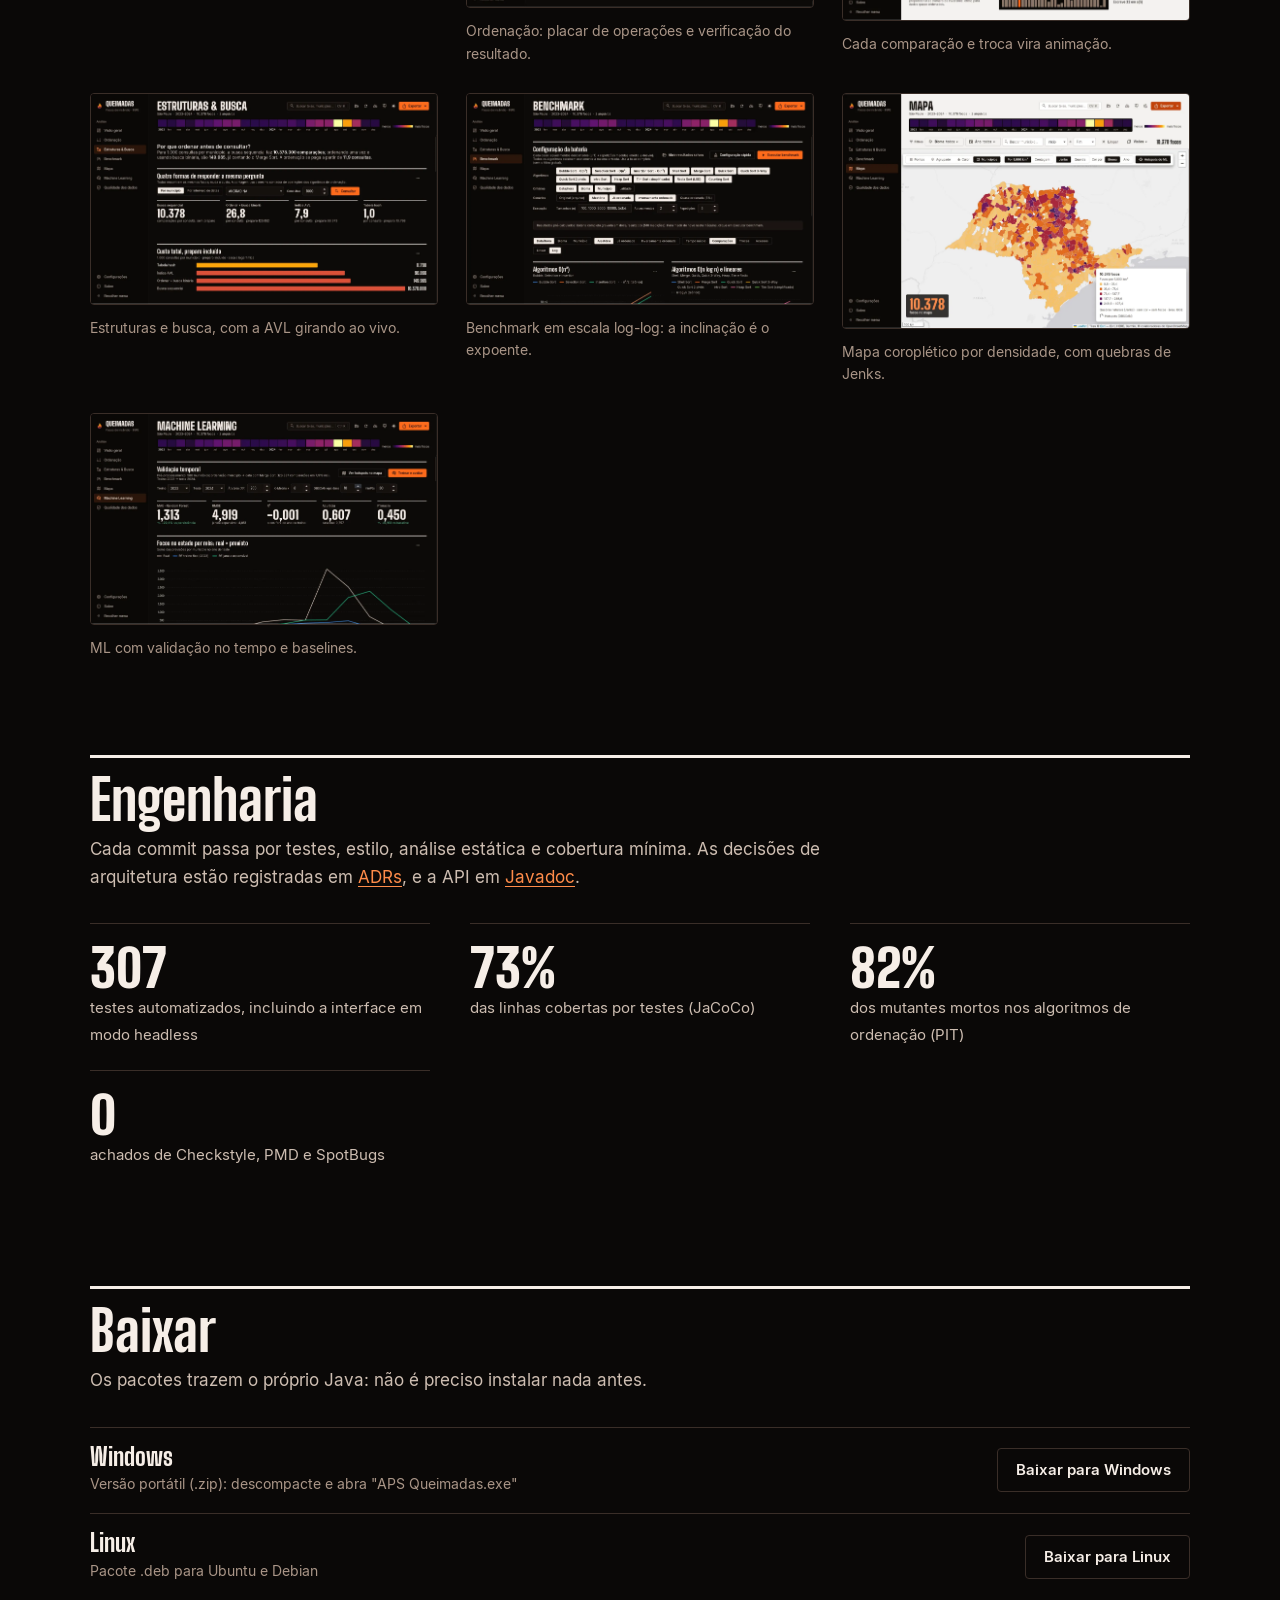
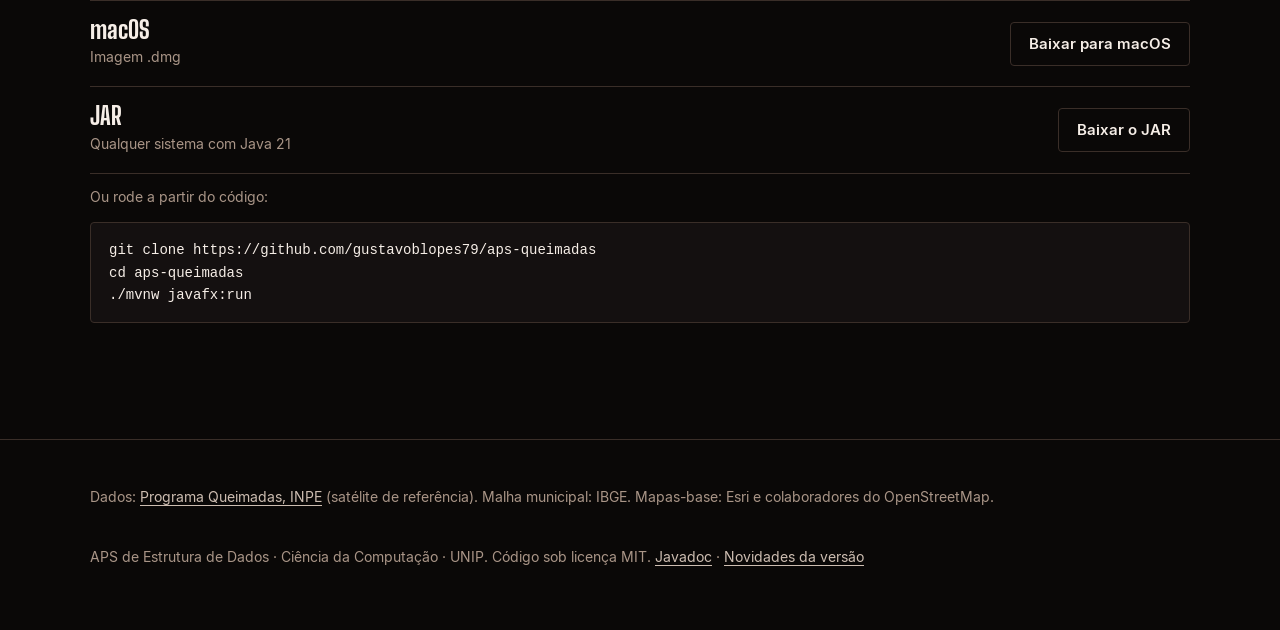
==== commit b2d8f211: "Versao 2.3.0: comparacao de municipios, linha do tempo em GIF e versao web para celular" ====
--- a/site/index.html
+++ b/site/index.html
@@ -161,7 +161,7 @@
       <div class="acoes">
         <a class="botao primario" href="https://github.com/gustavoblopes79/aps-queimadas/releases/latest">
           <svg viewBox="0 0 24 24" fill="none" stroke="currentColor" stroke-width="2" stroke-linecap="round" stroke-linejoin="round" aria-hidden="true"><path d="M12 3v12"/><path d="m7 10 5 5 5-5"/><path d="M5 21h14"/></svg>
-          Baixar a versão 2.2.0
+          Baixar a versão 2.3.0
         </a>
         <a class="botao secundario" href="app/">
           <svg viewBox="0 0 24 24" fill="none" stroke="currentColor" stroke-width="2" stroke-linecap="round" stroke-linejoin="round" aria-hidden="true"><rect x="6" y="2" width="12" height="20" rx="2"/><path d="M11 18h2"/></svg>
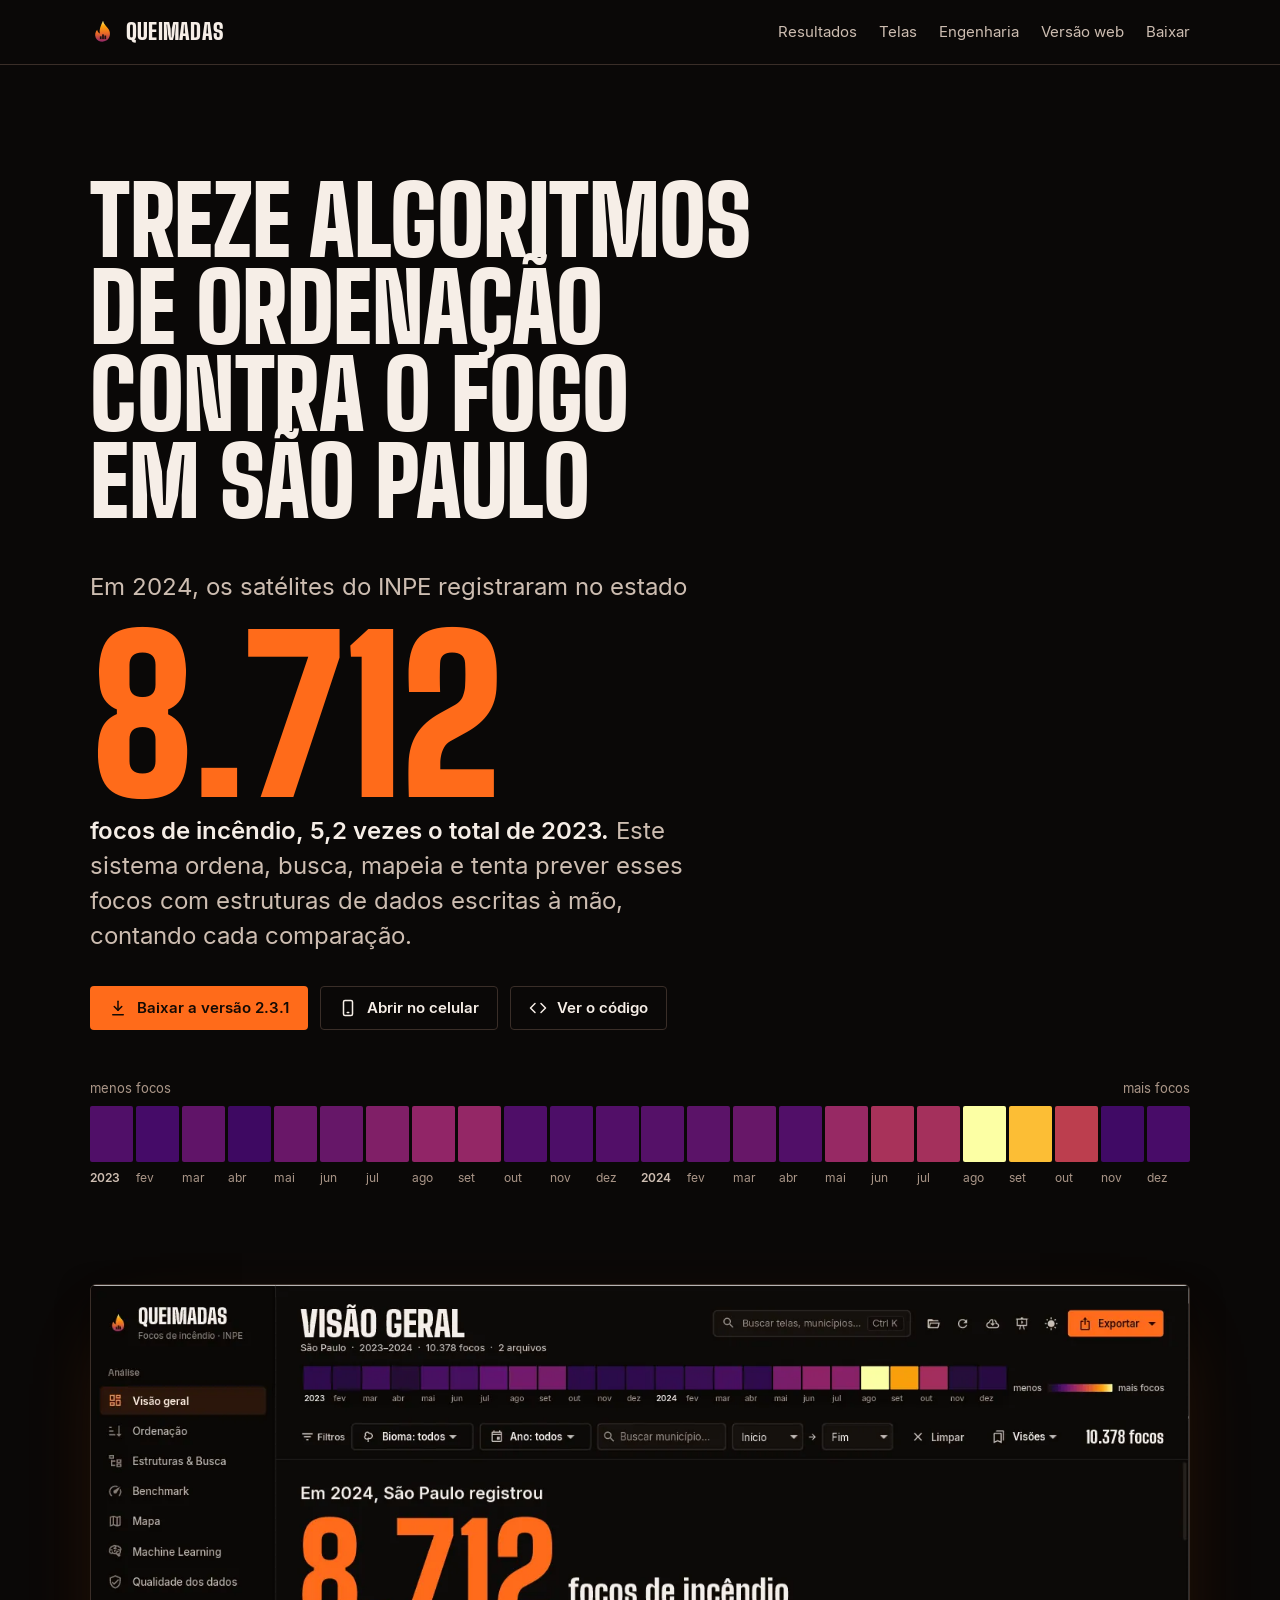
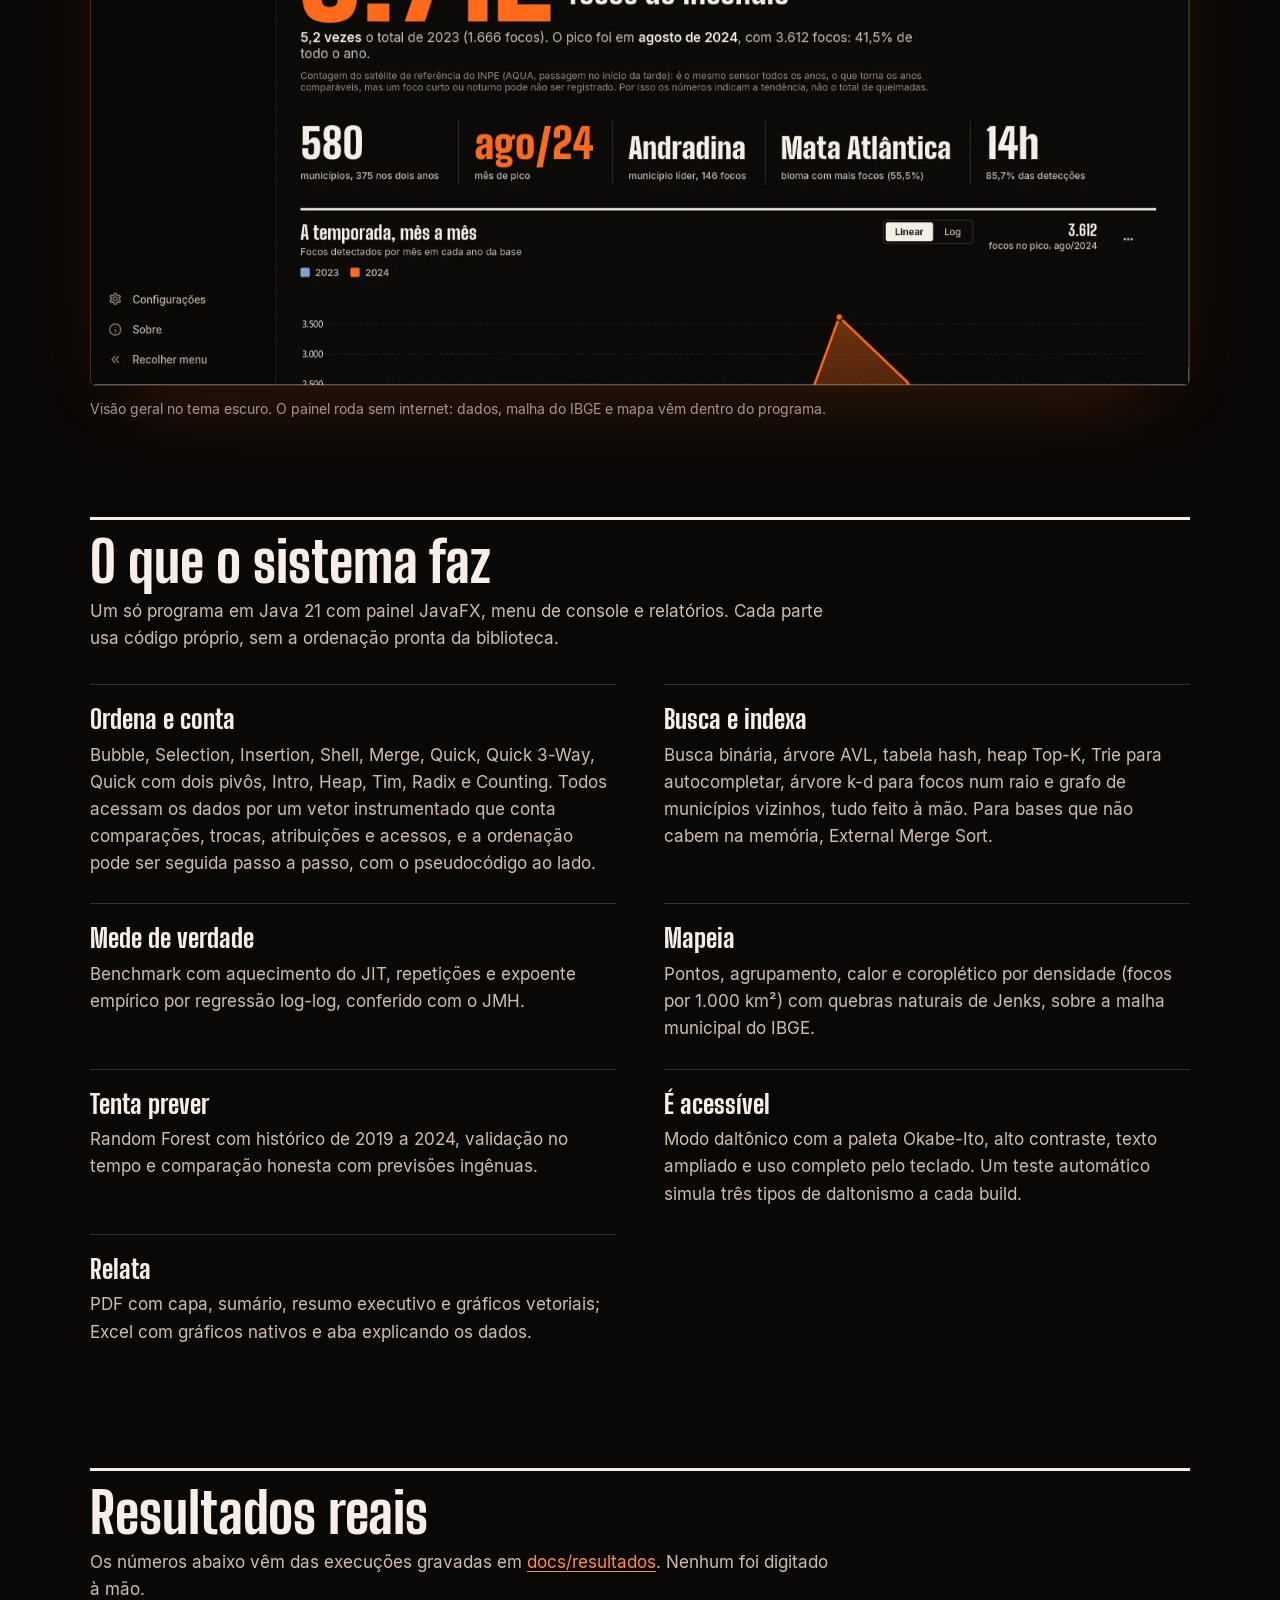
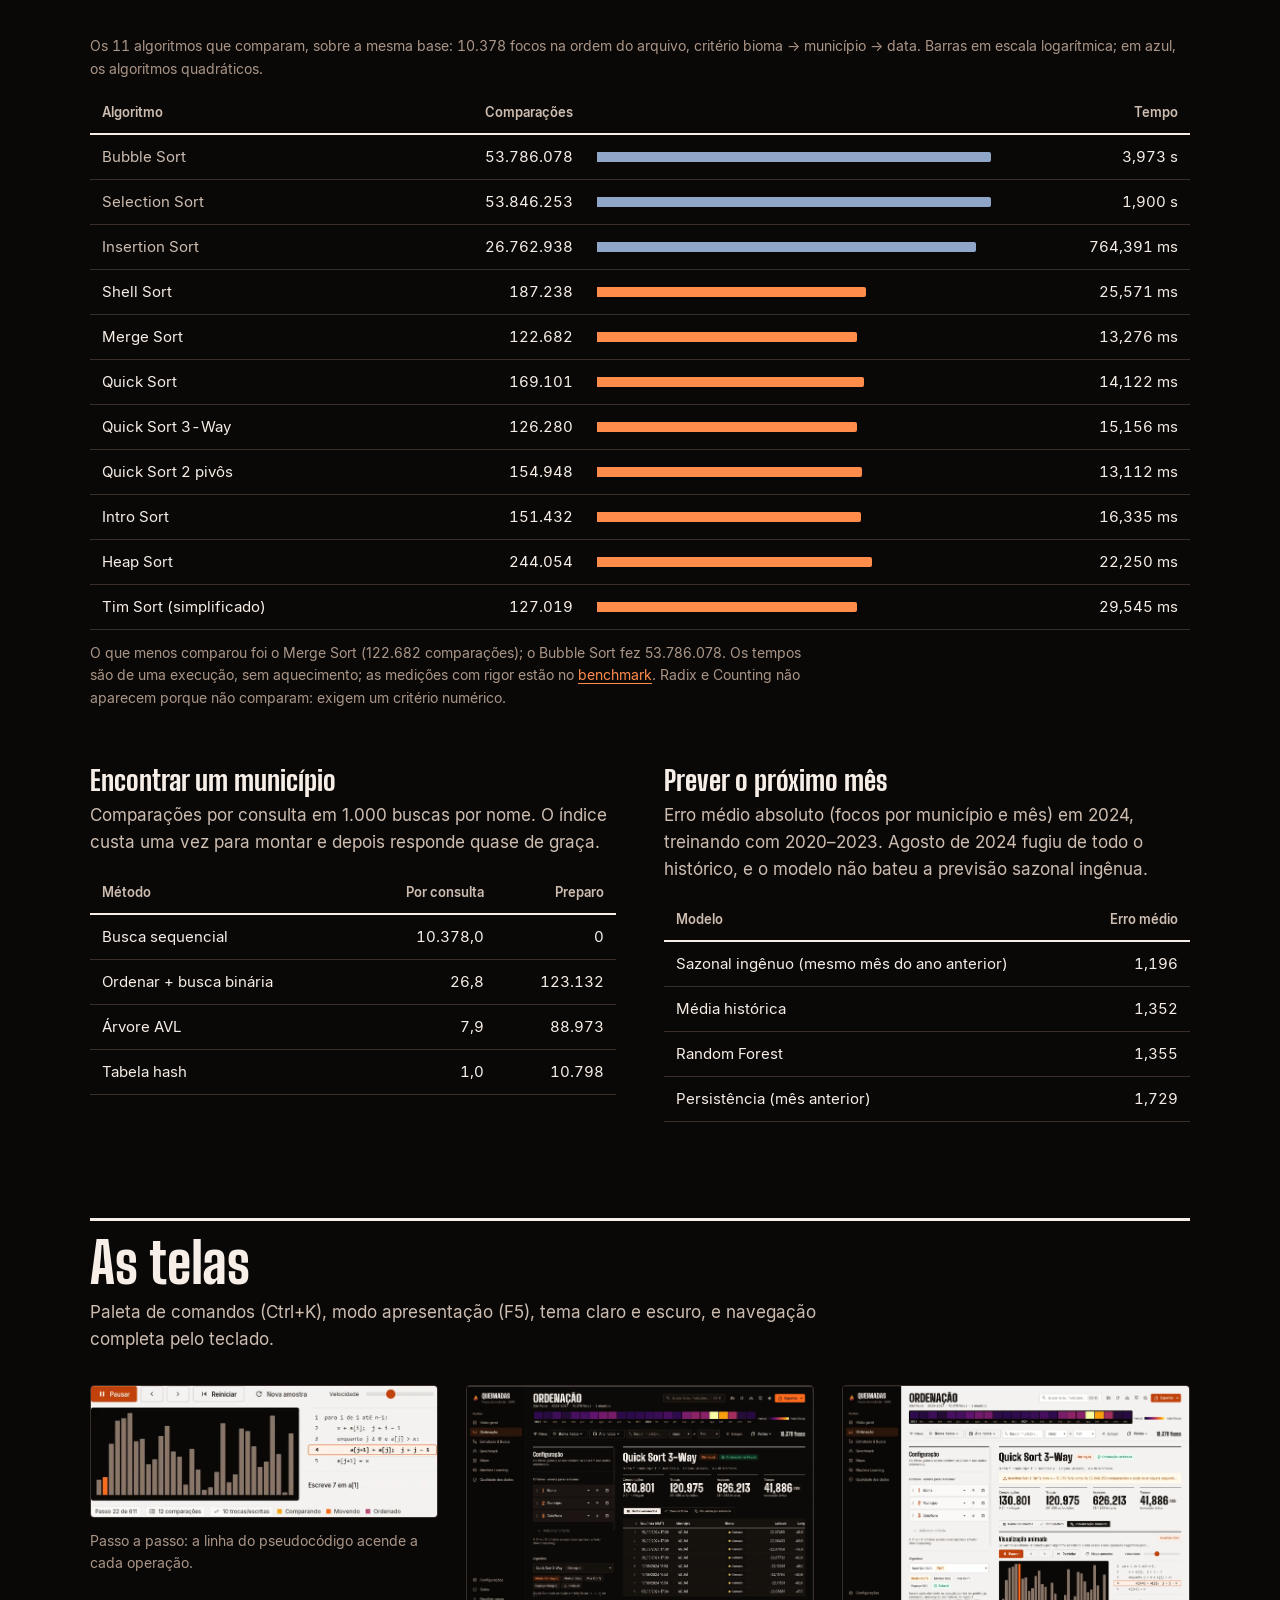
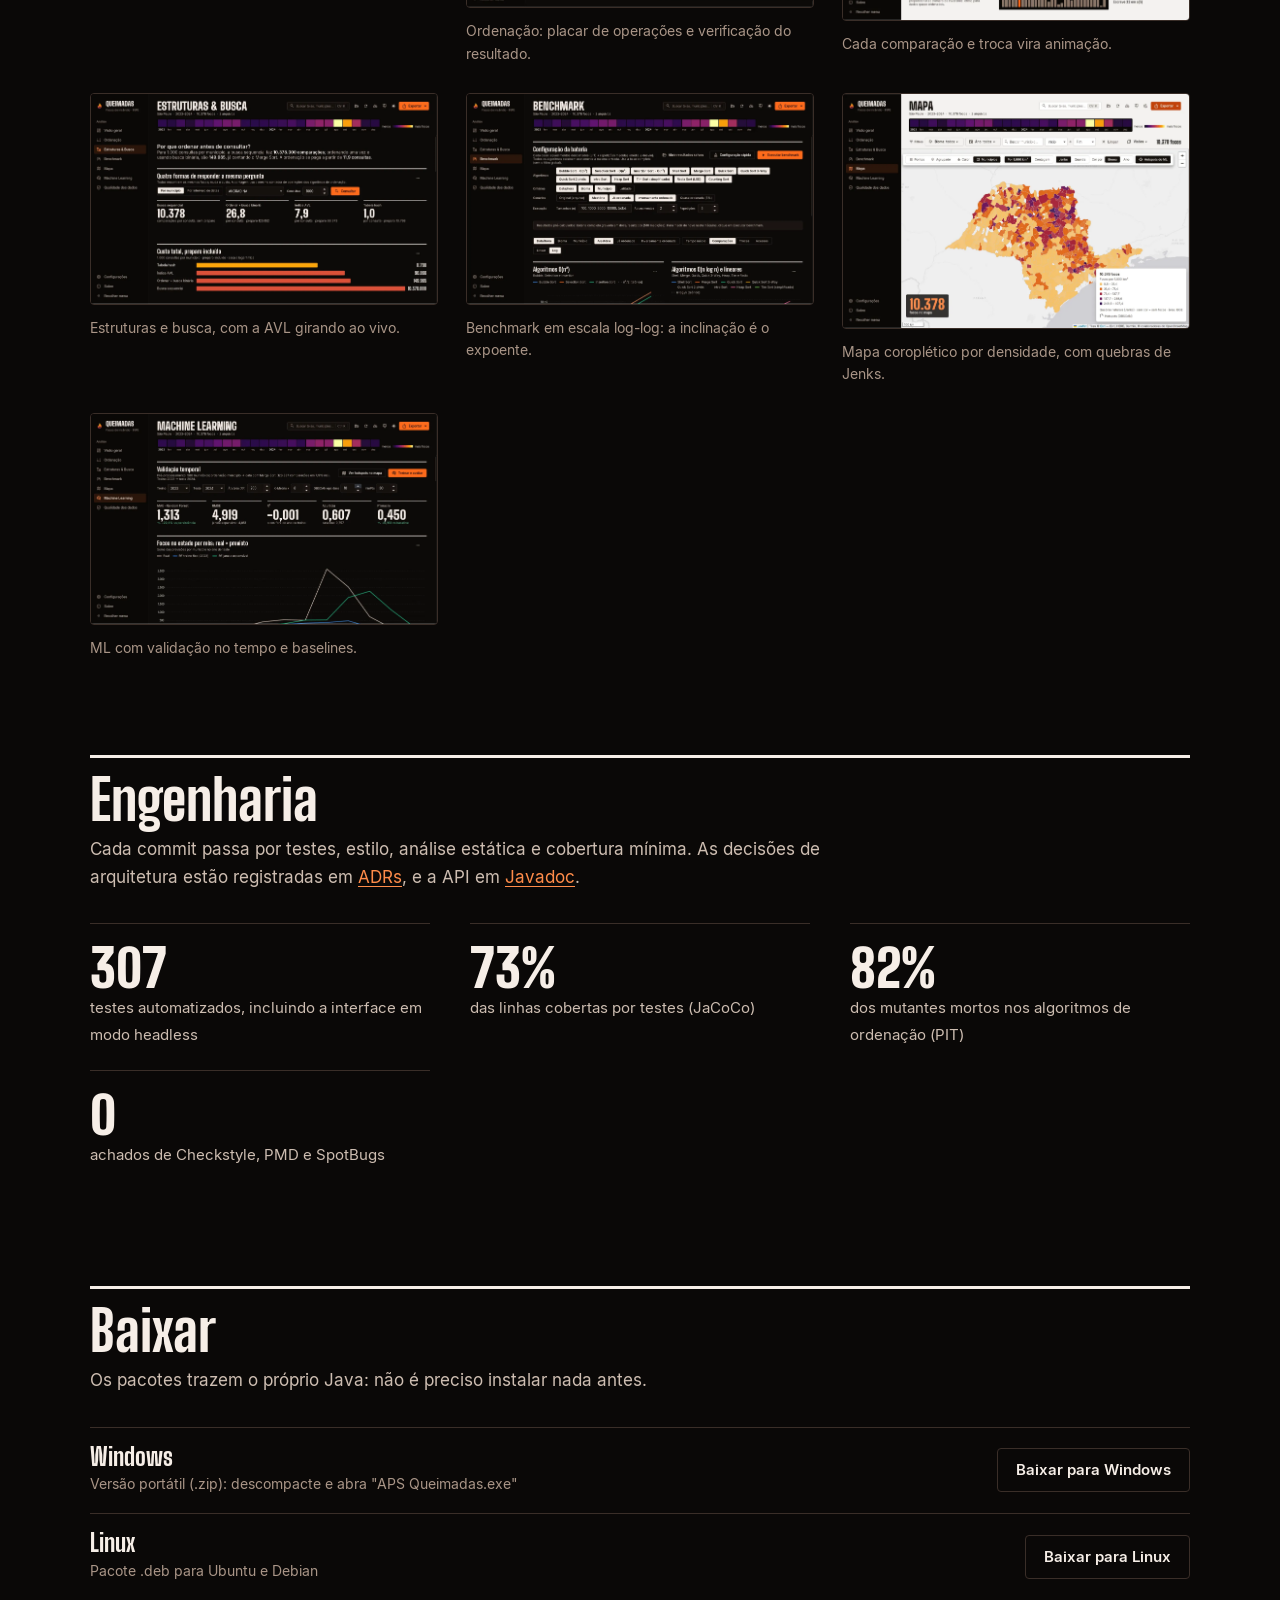
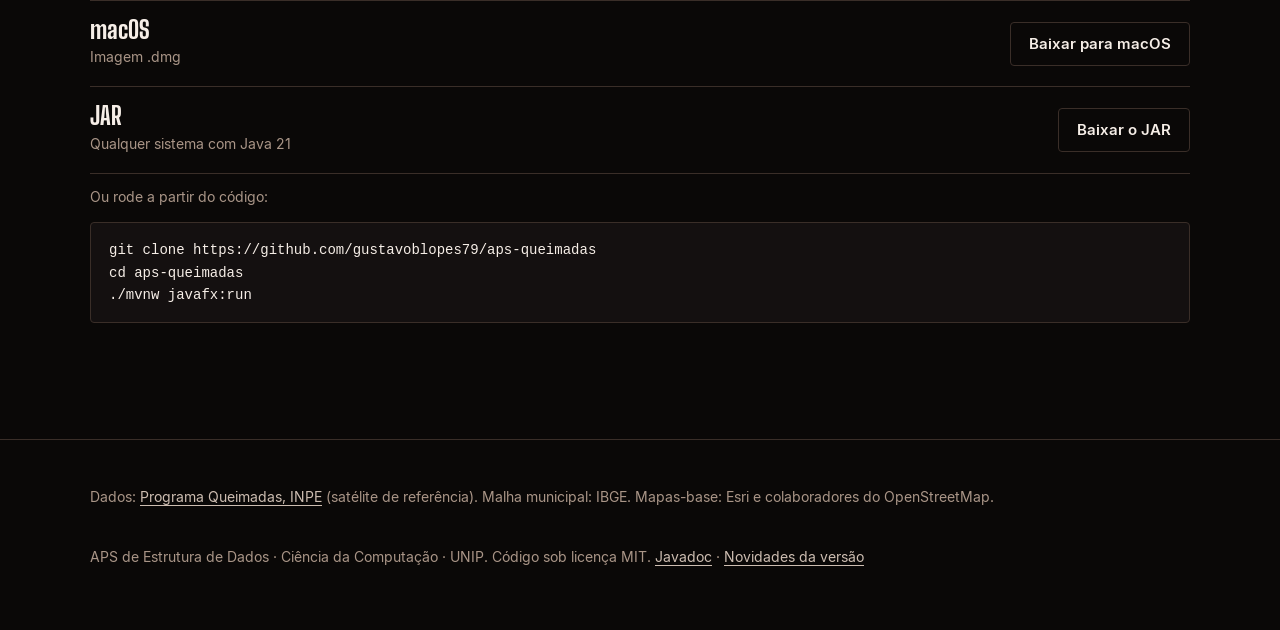
==== commit 83f3048f: "Versao 2.3.1: revisao visual" ====
--- a/site/index.html
+++ b/site/index.html
@@ -161,7 +161,7 @@
       <div class="acoes">
         <a class="botao primario" href="https://github.com/gustavoblopes79/aps-queimadas/releases/latest">
           <svg viewBox="0 0 24 24" fill="none" stroke="currentColor" stroke-width="2" stroke-linecap="round" stroke-linejoin="round" aria-hidden="true"><path d="M12 3v12"/><path d="m7 10 5 5 5-5"/><path d="M5 21h14"/></svg>
-          Baixar a versão 2.3.0
+          Baixar a versão 2.3.1
         </a>
         <a class="botao secundario" href="app/">
           <svg viewBox="0 0 24 24" fill="none" stroke="currentColor" stroke-width="2" stroke-linecap="round" stroke-linejoin="round" aria-hidden="true"><rect x="6" y="2" width="12" height="20" rx="2"/><path d="M11 18h2"/></svg>
